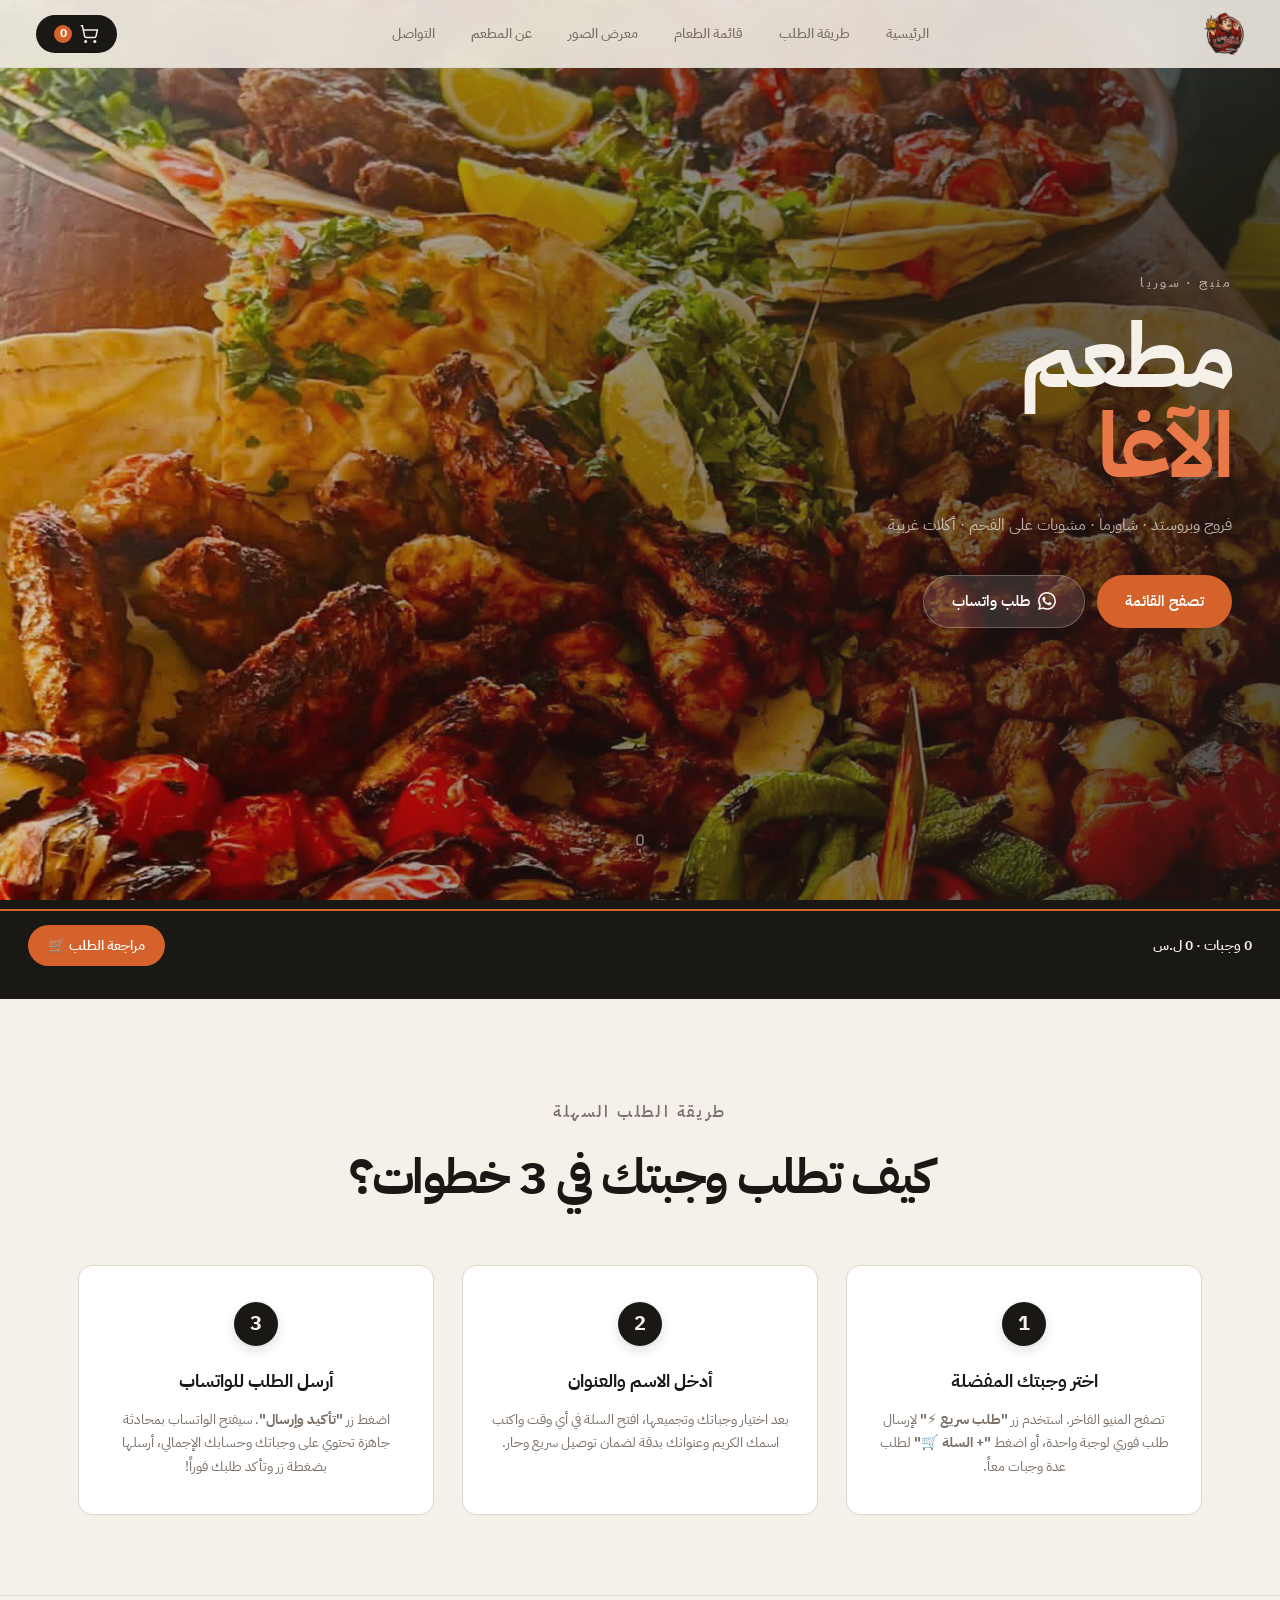
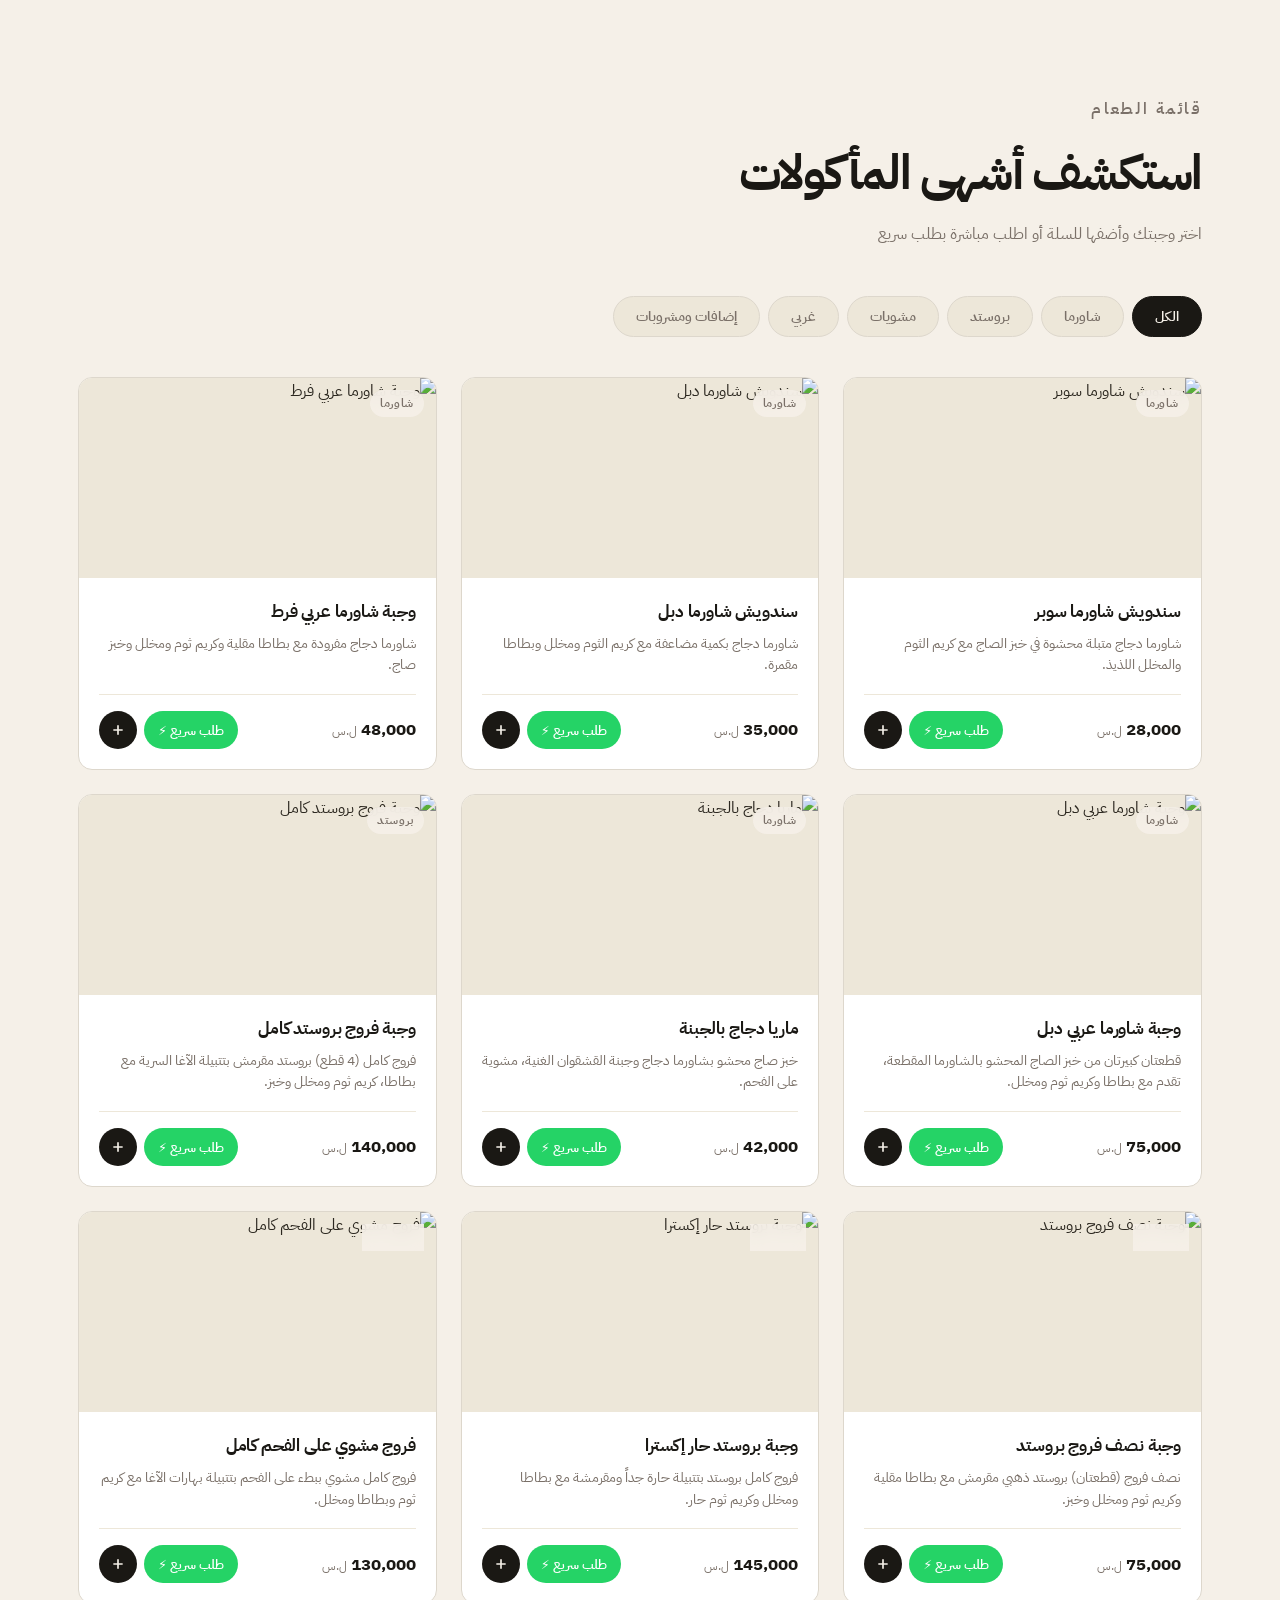
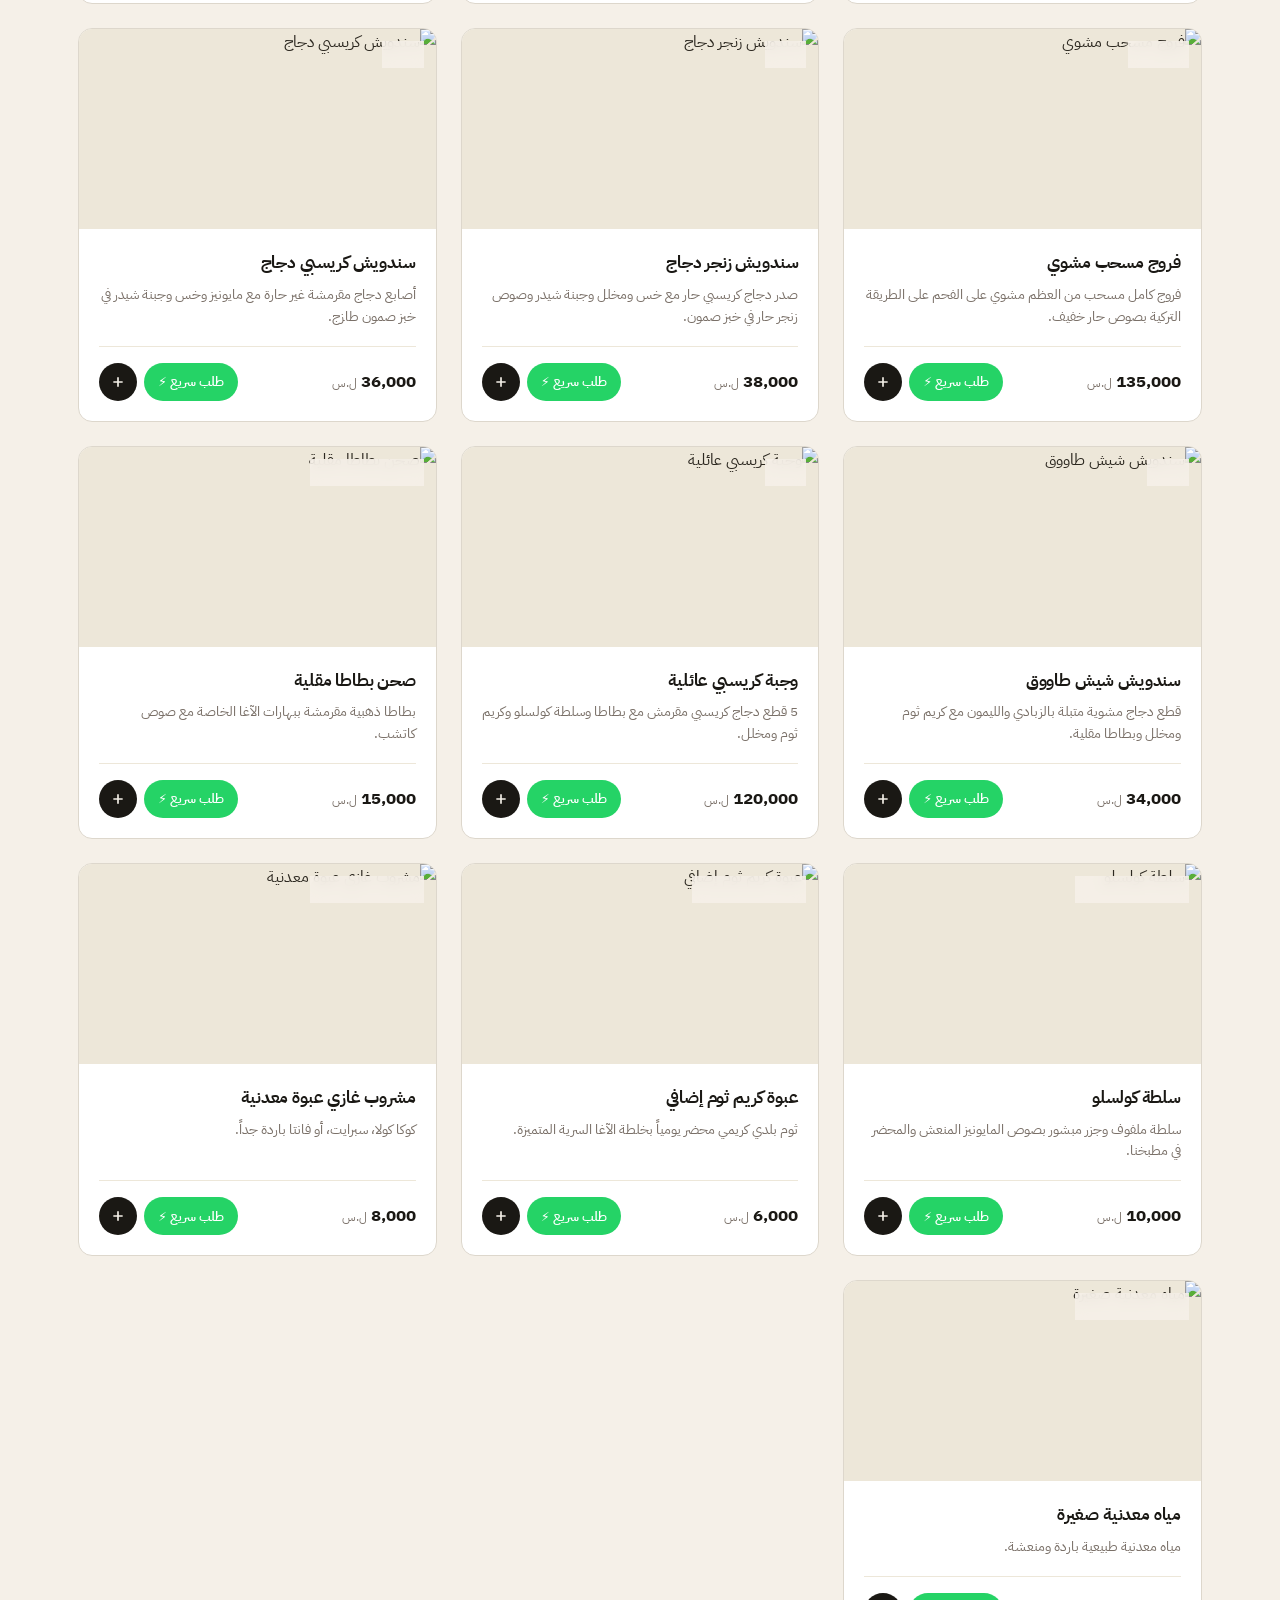
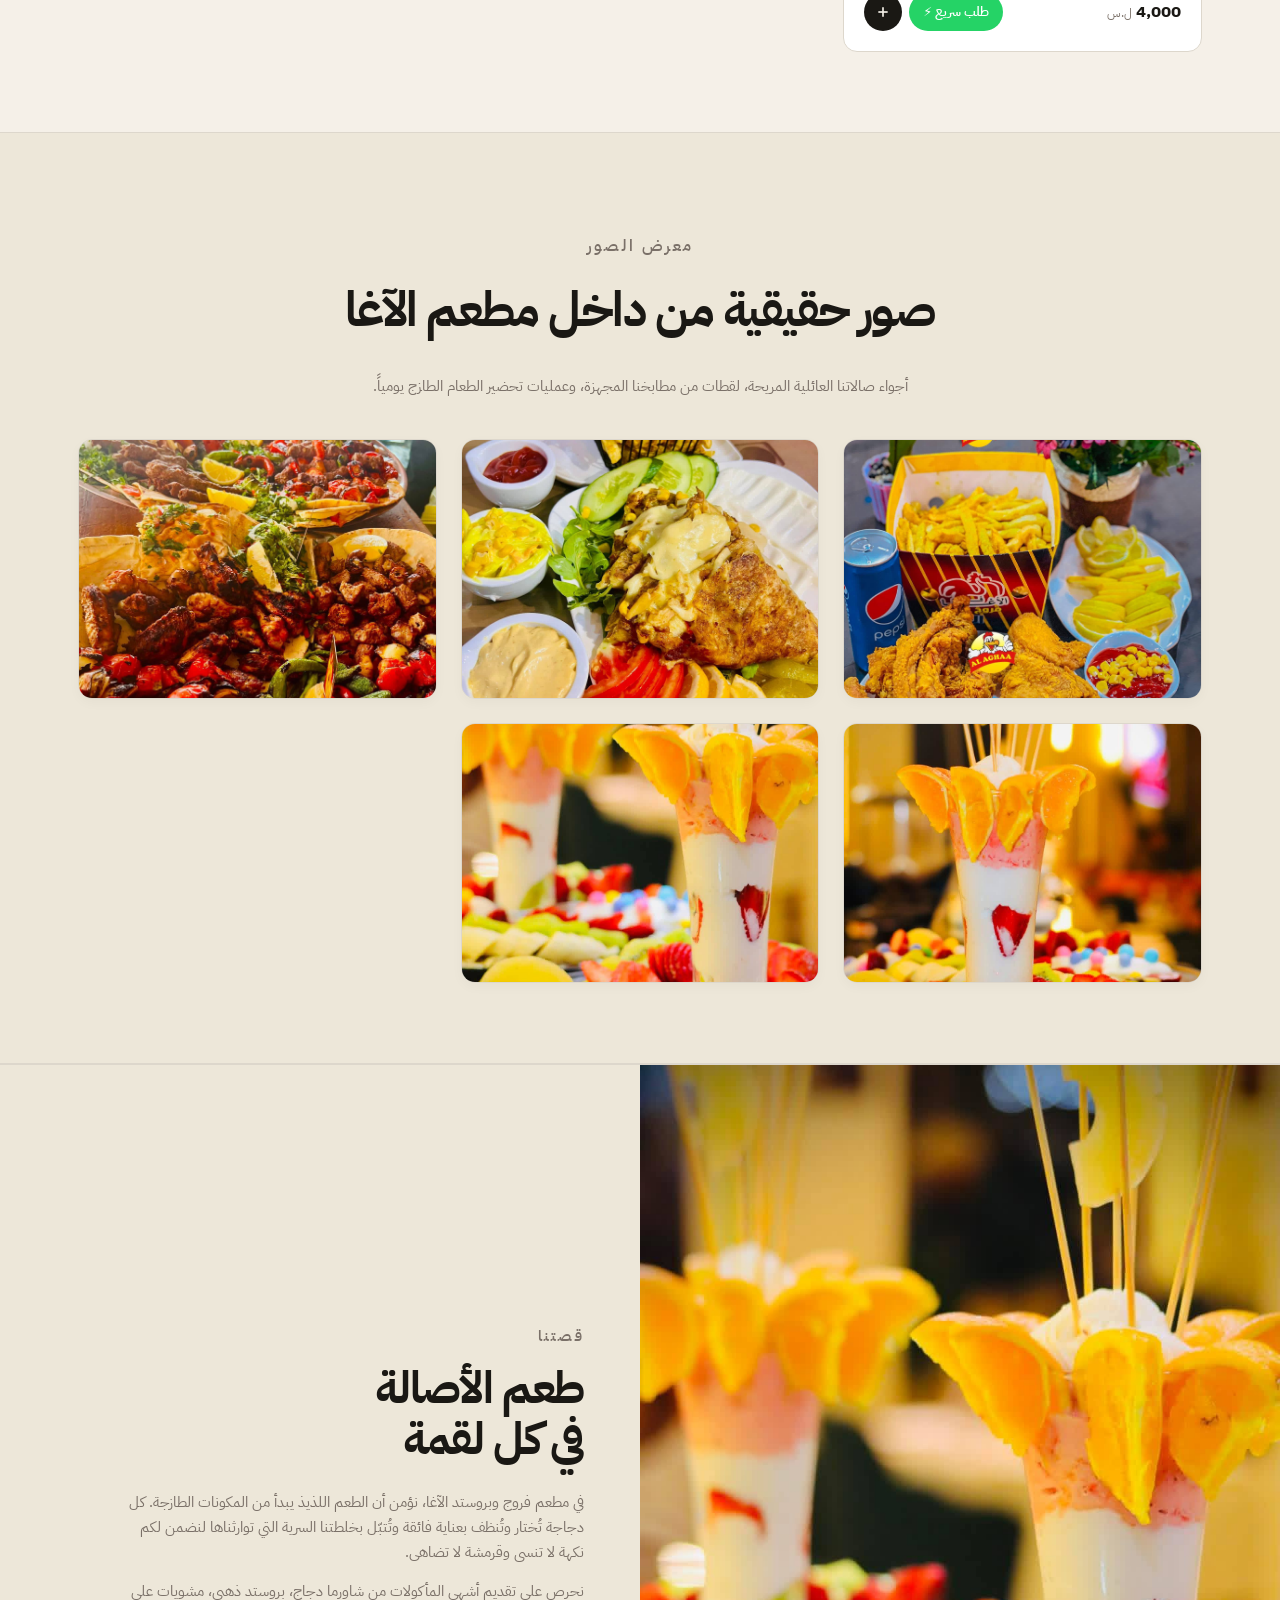
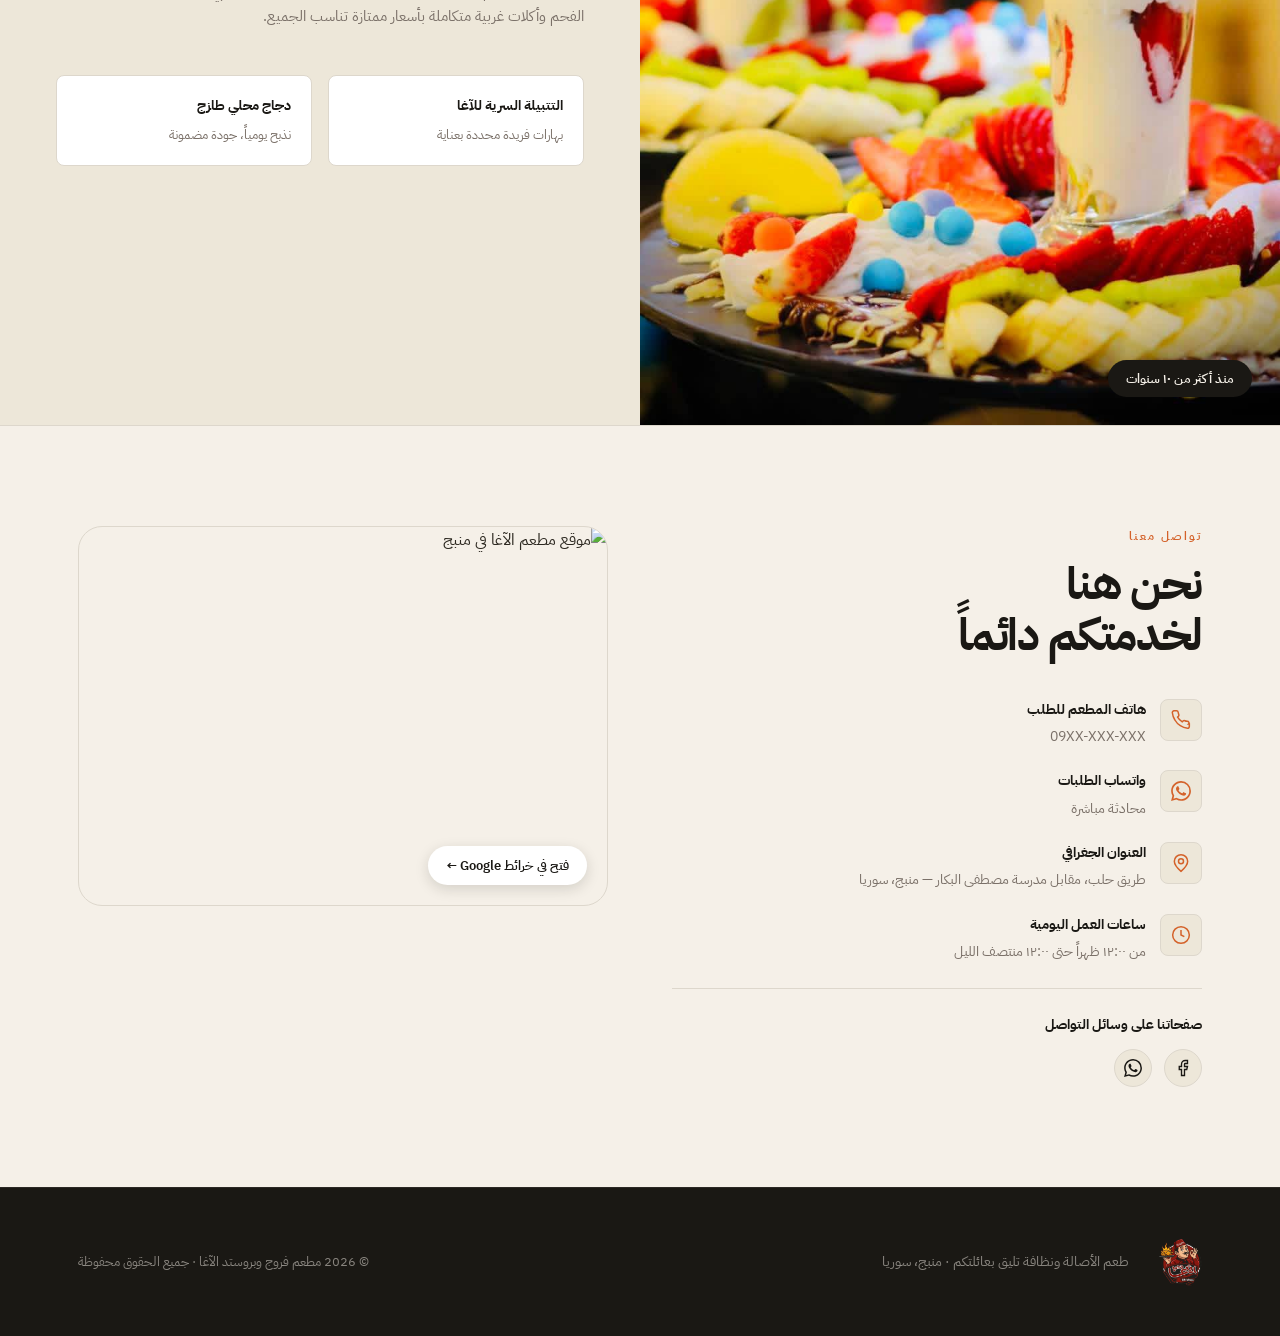
==== index.html @ 4cf71706 "Initial commit - Al Agha Restaurant with Firebase integration" ====
<!DOCTYPE html>
<html lang="ar" dir="rtl">
<head>
  <meta charset="UTF-8">
  <meta name="viewport" content="width=device-width, initial-scale=1.0">
  <meta name="description" content="مطعم فروج وبروستد الآغا في منبج - ألذ شاورما، بروستد ذهبي مقرمش، مشويات على الفحم وأكلات غربية شهية. تصفح القائمة واطلب مباشرة عبر الواتساب.">
  <title>الآغا · فروج وبروستد | منبج</title>
  <link rel="preconnect" href="https://fonts.googleapis.com">
  <link rel="preconnect" href="https://fonts.gstatic.com" crossorigin>
  <link href="https://fonts.googleapis.com/css2?family=IBM+Plex+Sans+Arabic:wght@300;400;500;600;700&display=swap" rel="stylesheet">
  <link rel="stylesheet" href="style.css">
</head>
<body>

<!-- STICKY NAVIGATION -->
<nav id="nav">
  <a href="#" class="nav-brand">
    <img src="logo.png" alt="شعار مطعم الآغا" class="logo-img">
  </a>
  <div class="nav-links">
    <a href="#" class="nav-link active">الرئيسية</a>
    <a href="#how-to-order" class="nav-link">طريقة الطلب</a>
    <a href="#menu" class="nav-link">قائمة الطعام</a>
    <a href="#gallery" class="nav-link">معرض الصور</a>
    <a href="#about" class="nav-link">عن المطعم</a>
    <a href="#contact" class="nav-link">التواصل</a>
  </div>
  <button class="cart-btn" id="cartBtn" aria-label="سلة الطلبات">
    <svg width="20" height="20" viewBox="0 0 24 24" fill="none" stroke="currentColor" stroke-width="1.8"><circle cx="8" cy="21" r="1"/><circle cx="19" cy="21" r="1"/><path d="M2.05 2.05h2l2.66 12.42a2 2 0 0 0 2 1.58h9.78a2 2 0 0 0 1.95-1.57l1.65-7.43H5.12"/></svg>
    <span class="cart-count" id="cartCount">0</span>
  </button>
  <button class="burger" id="burger" aria-label="قائمة المحمول">
    <span></span><span></span>
  </button>
</nav>

<!-- MOBILE DRAWER MENU -->
<div class="mobile-menu" id="mobileMenu">
  <a href="#" class="mm-link">الرئيسية</a>
  <a href="#how-to-order" class="mm-link">طريقة الطلب</a>
  <a href="#menu" class="mm-link">قائمة الطعام</a>
  <a href="#gallery" class="mm-link">معرض الصور</a>
  <a href="#about" class="mm-link">عن المطعم</a>
  <a href="#contact" class="mm-link">التواصل</a>
</div>

<!-- HERO WITH BACKGROUND AD SLIDESHOW -->
<section class="hero">
  <div class="hero-bg">
    <div class="hero-img-wrap">
      <img src="image/restaurant_3.jpg" alt="شاورما مطعم الآغا" id="heroImg">
    </div>
    <div class="hero-overlay"></div>
  </div>
  <div class="hero-content">
    <p class="hero-tag">منبج · سوريا</p>
    <h1>مطعم<br><em>الآغا</em></h1>
    <p class="hero-sub">فروج وبروستد · شاورما · مشويات على الفحم · أكلات غربية</p>
    <div class="hero-actions">
      <a href="#menu" class="btn-main">تصفح القائمة</a>
      <a href="https://wa.me/963900000000" target="_blank" class="btn-wa">
        <svg width="18" height="18" viewBox="0 0 24 24" fill="currentColor"><path d="M17.472 14.382c-.297-.149-1.758-.867-2.03-.967-.273-.099-.471-.148-.67.15-.197.297-.767.966-.94 1.164-.173.199-.347.223-.644.075-.297-.15-1.255-.463-2.39-1.475-.883-.788-1.48-1.761-1.653-2.059-.173-.297-.018-.458.13-.606.134-.133.298-.347.446-.52.149-.174.198-.298.298-.497.099-.198.05-.371-.025-.52-.075-.149-.669-1.612-.916-2.207-.242-.579-.487-.5-.669-.51-.173-.008-.371-.01-.57-.01-.198 0-.52.074-.792.372-.272.297-1.04 1.016-1.04 2.479 0 1.462 1.065 2.875 1.213 3.074.149.198 2.096 3.2 5.077 4.487.709.306 1.262.489 1.694.625.712.227 1.36.195 1.871.118.571-.085 1.758-.719 2.006-1.413.248-.694.248-1.289.173-1.413-.074-.124-.272-.198-.57-.347m-5.421 7.403h-.004a9.87 9.87 0 01-5.031-1.378l-.361-.214-3.741.982.998-3.648-.235-.374a9.86 9.86 0 01-1.51-5.26c.001-5.45 4.436-9.884 9.888-9.884 2.64 0 5.122 1.03 6.988 2.898a9.825 9.825 0 012.893 6.994c-.003 5.45-4.437 9.884-9.885 9.884m8.413-18.297A11.815 11.815 0 0012.05 0C5.495 0 .16 5.335.157 11.892c0 2.096.547 4.142 1.588 5.945L.057 24l6.305-1.654a11.882 11.882 0 005.683 1.448h.005c6.554 0 11.89-5.335 11.893-11.893a11.821 11.821 0 00-3.48-8.413z"/></svg>
        طلب واتساب
      </a>
    </div>
  </div>
  <div class="hero-scroll">
    <svg width="16" height="24" viewBox="0 0 16 24"><rect x="5" y="3" width="6" height="10" rx="3" fill="none" stroke="currentColor" stroke-width="1.5"/><line x1="8" y1="17" x2="8" y2="21" stroke="currentColor" stroke-width="1.5"/></svg>
  </div>
</section>

<!-- BRAND PILLARS -->
<section class="pillars">
  <div class="pillar">
    <span class="pillar-num">١٠+</span>
    <span class="pillar-label">سنوات خبرة</span>
  </div>
  <div class="pillar-div"></div>
  <div class="pillar">
    <span class="pillar-num">طازج</span>
    <span class="pillar-label">يومياً بلا استثناء</span>
  </div>
  <div class="pillar-div"></div>
  <div class="pillar">
    <span class="pillar-num">توصيل</span>
    <span class="pillar-label">لكل أحياء منبج</span>
  </div>
  <div class="pillar-div"></div>
  <div class="pillar">
    <span class="pillar-num">واتساب</span>
    <span class="pillar-label">طلب مباشر وسريع</span>
  </div>
</section>

<!-- HOW TO ORDER (GUIDE STEPS) -->
<section class="how-to-order-section" id="how-to-order">
  <div class="wrap">
    <div class="section-head" style="text-align: center;">
      <p class="section-eyebrow">طريقة الطلب السهلة</p>
      <h2>كيف تطلب وجبتك في 3 خطوات؟</h2>
    </div>
    
    <div class="instructions-steps-grid">
      <div class="step-card">
        <div class="step-num">1</div>
        <h4>اختر وجبتك المفضلة</h4>
        <p>تصفح المنيو الفاخر. استخدم زر <strong>"طلب سريع ⚡"</strong> لإرسال طلب فوري لوجبة واحدة، أو اضغط <strong>"+ السلة 🛒"</strong> لطلب عدة وجبات معاً.</p>
      </div>
      <div class="step-card">
        <div class="step-num">2</div>
        <h4>أدخل الاسم والعنوان</h4>
        <p>بعد اختيار وجباتك وتجميعها، افتح السلة في أي وقت واكتب اسمك الكريم وعنوانك بدقة لضمان توصيل سريع وحار.</p>
      </div>
      <div class="step-card">
        <div class="step-num">3</div>
        <h4>أرسل الطلب للواتساب</h4>
        <p>اضغط زر <strong>"تأكيد وإرسال"</strong>. سيفتح الواتساب بمحادثة جاهزة تحتوي على وجباتك وحسابك الإجمالي، أرسلها بضغطة زر وتأكد طلبك فوراً!</p>
      </div>
    </div>
  </div>
</section>

<!-- DIGITAL MENU -->
<section class="menu-section" id="menu">
  <div class="wrap">
    <div class="section-head">
      <p class="section-eyebrow">قائمة الطعام</p>
      <h2>استكشف أشهى المأكولات</h2>
      <p>اختر وجبتك وأضفها للسلة أو اطلب مباشرة بطلب سريع</p>
    </div>

    <div class="cats">
      <button class="cat-btn active" data-cat="all">الكل</button>
      <button class="cat-btn" data-cat="shawarma">شاورما</button>
      <button class="cat-btn" data-cat="broasted">بروستد</button>
      <button class="cat-btn" data-cat="grilled">مشويات</button>
      <button class="cat-btn" data-cat="western">غربي</button>
      <button class="cat-btn" data-cat="sides">إضافات ومشروبات</button>
    </div>

    <div class="food-grid" id="foodGrid">
      <div class="loading-menu">جاري تحميل القائمة الفاخرة...</div>
    </div>
  </div>
</section>

<!-- REAL IMAGE GALLERY -->
<section class="gallery-section" id="gallery">
  <div class="wrap">
    <div class="section-head" style="text-align: center;">
      <p class="section-eyebrow">معرض الصور</p>
      <h2>صور حقيقية من داخل مطعم الآغا</h2>
    </div>
    <p class="gallery-desc">أجواء صالاتنا العائلية المريحة، لقطات من مطابخنا المجهزة، وعمليات تحضير الطعام الطازج يومياً.</p>

    <div class="gallery-grid" id="gallery-grid">
      <!-- يتم تحميل الصور ديناميكياً بواسطة الجافاسكريبت -->
    </div>
  </div>
</section>

<!-- ABOUT -->
<section class="about-section" id="about">
  <div class="about-img-col">
    <img src="image/restaurant_7.jpg" alt="مشويات الآغا الفاخرة">
    <div class="about-tag">منذ أكثر من ١٠ سنوات</div>
  </div>
  <div class="about-text-col">
    <p class="section-eyebrow">قصتنا</p>
    <h2>طعم الأصالة<br>في كل لقمة</h2>
    <p>في مطعم فروج وبروستد الآغا، نؤمن أن الطعم اللذيذ يبدأ من المكونات الطازجة. كل دجاجة تُختار وتُنظف بعناية فائقة وتُتبّل بخلطتنا السرية التي توارثناها لنضمن لكم نكهة لا تنسى وقرمشة لا تضاهى.</p>
    <p>نحرص على تقديم أشهى المأكولات من شاورما دجاج، بروستد ذهبي، مشويات على الفحم وأكلات غربية متكاملة بأسعار ممتازة تناسب الجميع.</p>
    <div class="about-facts">
      <div class="fact">
        <strong>التتبيلة السرية للآغا</strong>
        <span>بهارات فريدة محددة بعناية</span>
      </div>
      <div class="fact">
        <strong>دجاج محلي طازج</strong>
        <span>نذبح يومياً، جودة مضمونة</span>
      </div>
    </div>
  </div>
</section>

<!-- CONTACT & LOCATION -->
<section class="contact-section" id="contact">
  <div class="wrap contact-grid">
    <div>
      <p class="section-eyebrow">تواصل معنا</p>
      <h2>نحن هنا<br>لخدمتكم دائماً</h2>
      <div class="contact-items">
        <div class="contact-item">
          <div class="ci-icon">
            <svg width="20" height="20" viewBox="0 0 24 24" fill="none" stroke="currentColor" stroke-width="1.8"><path d="M22 16.92v3a2 2 0 0 1-2.18 2 19.79 19.79 0 0 1-8.63-3.07A19.5 19.5 0 0 1 4.69 12a19.79 19.79 0 0 1-3.07-8.67A2 2 0 0 1 3.62 1h3a2 2 0 0 1 2 1.72c.127.96.361 1.903.7 2.81a2 2 0 0 1-.45 2.11L7.91 8.64a16 16 0 0 0 5.61 5.61l.96-.96a2 2 0 0 1 2.11-.45c.907.339 1.85.573 2.81.7A2 2 0 0 1 21 16.92z"/></svg>
          </div>
          <div>
            <strong>هاتف المطعم للطلب</strong>
            <a href="tel:0900000000">09XX-XXX-XXX</a>
          </div>
        </div>
        <div class="contact-item">
          <div class="ci-icon">
            <svg width="20" height="20" viewBox="0 0 24 24" fill="currentColor"><path d="M17.472 14.382c-.297-.149-1.758-.867-2.03-.967-.273-.099-.471-.148-.67.15-.197.297-.767.966-.94 1.164-.173.199-.347.223-.644.075-.297-.15-1.255-.463-2.39-1.475-.883-.788-1.48-1.761-1.653-2.059-.173-.297-.018-.458.13-.606.134-.133.298-.347.446-.52.149-.174.198-.298.298-.497.099-.198.05-.371-.025-.52-.075-.149-.669-1.612-.916-2.207-.242-.579-.487-.5-.669-.51-.173-.008-.371-.01-.57-.01-.198 0-.52.074-.792.372-.272.297-1.04 1.016-1.04 2.479 0 1.462 1.065 2.875 1.213 3.074.149.198 2.096 3.2 5.077 4.487.709.306 1.262.489 1.694.625.712.227 1.36.195 1.871.118.571-.085 1.758-.719 2.006-1.413.248-.694.248-1.289.173-1.413-.074-.124-.272-.198-.57-.347m-5.421 7.403h-.004a9.87 9.87 0 01-5.031-1.378l-.361-.214-3.741.982.998-3.648-.235-.374a9.86 9.86 0 01-1.51-5.26c.001-5.45 4.436-9.884 9.888-9.884 2.64 0 5.122 1.03 6.988 2.898a9.825 9.825 0 012.893 6.994c-.003 5.45-4.437 9.884-9.885 9.884m8.413-18.297A11.815 11.815 0 0012.05 0C5.495 0 .16 5.335.157 11.892c0 2.096.547 4.142 1.588 5.945L.057 24l6.305-1.654a11.882 11.882 0 005.683 1.448h.005c6.554 0 11.89-5.335 11.893-11.893a11.821 11.821 0 00-3.48-8.413z"/></svg>
          </div>
          <div>
            <strong>واتساب الطلبات</strong>
            <a href="https://wa.me/963900000000" target="_blank">محادثة مباشرة</a>
          </div>
        </div>
        <div class="contact-item">
          <div class="ci-icon">
            <svg width="20" height="20" viewBox="0 0 24 24" fill="none" stroke="currentColor" stroke-width="1.8"><path d="M12 2a8 8 0 0 0-8 8c0 5.25 8 12 8 12s8-6.75 8-12a8 8 0 0 0-8-8z"/><circle cx="12" cy="10" r="3"/></svg>
          </div>
          <div>
            <strong>العنوان الجغرافي</strong>
            <span>طريق حلب، مقابل مدرسة مصطفى البكار — منبج، سوريا</span>
          </div>
        </div>
        <div class="contact-item">
          <div class="ci-icon">
            <svg width="20" height="20" viewBox="0 0 24 24" fill="none" stroke="currentColor" stroke-width="1.8"><circle cx="12" cy="12" r="10"/><polyline points="12 6 12 12 16 14"/></svg>
          </div>
          <div>
            <strong>ساعات العمل اليومية</strong>
            <span>من ١٢:٠٠ ظهراً حتى ١٢:٠٠ منتصف الليل</span>
          </div>
        </div>
      </div>
      
      <div class="social-links-container">
        <h4>صفحاتنا على وسائل التواصل</h4>
        <div class="social-icons">
          <a href="https://www.facebook.com/share/1HZzSJ6qg5/?mibextid=wwXIfr" target="_blank" class="social-icon fb" aria-label="فيسبوك">
            <svg width="18" height="18" viewBox="0 0 24 24" fill="none" stroke="currentColor" stroke-width="1.8"><path d="M18 2h-3a5 5 0 0 0-5 5v3H7v4h3v8h4v-8h3l1-4h-4V7a1 1 0 0 1 1-1h3z"/></svg>
          </a>
          <a href="https://wa.me/963900000000" target="_blank" class="social-icon wa" aria-label="واتساب">
            <svg width="18" height="18" viewBox="0 0 24 24" fill="currentColor"><path d="M17.472 14.382c-.297-.149-1.758-.867-2.03-.967-.273-.099-.471-.148-.67.15-.197.297-.767.966-.94 1.164-.173.199-.347.223-.644.075-.297-.15-1.255-.463-2.39-1.475-.883-.788-1.48-1.761-1.653-2.059-.173-.297-.018-.458.13-.606.134-.133.298-.347.446-.52.149-.174.198-.298.298-.497.099-.198.05-.371-.025-.52-.075-.149-.669-1.612-.916-2.207-.242-.579-.487-.5-.669-.51-.173-.008-.371-.01-.57-.01-.198 0-.52.074-.792.372-.272.297-1.04 1.016-1.04 2.479 0 1.462 1.065 2.875 1.213 3.074.149.198 2.096 3.2 5.077 4.487.709.306 1.262.489 1.694.625.712.227 1.36.195 1.871.118.571-.085 1.758-.719 2.006-1.413.248-.694.248-1.289.173-1.413-.074-.124-.272-.198-.57-.347m-5.421 7.403h-.004a9.87 9.87 0 01-5.031-1.378l-.361-.214-3.741.982.998-3.648-.235-.374a9.86 9.86 0 01-1.51-5.26c.001-5.45 4.436-9.884 9.888-9.884 2.64 0 5.122 1.03 6.988 2.898a9.825 9.825 0 012.893 6.994c-.003 5.45-4.437 9.884-9.885 9.884m8.413-18.297A11.815 11.815 0 0012.05 0C5.495 0 .16 5.335.157 11.892c0 2.096.547 4.142 1.588 5.945L.057 24l6.305-1.654a11.882 11.882 0 005.683 1.448h.005c6.554 0 11.89-5.335 11.893-11.893a11.821 11.821 0 00-3.48-8.413z"/></svg>
          </a>
        </div>
      </div>
    </div>
    <div class="contact-map">
      <img src="https://images.unsplash.com/photo-1524661135-423995f22d0b?auto=format&fit=crop&w=600&q=70" alt="موقع مطعم الآغا في منبج">
      <a href="https://www.google.com/maps/search/?api=1&query=%D9%85%D9%86%D8%A8%D8%AC+%D9%85%D8%B7%D8%B9%D9%85+%D8%A7%D9%84%D8%A2%D8%BA%D8%A7" target="_blank" class="map-link">فتح في خرائط Google ←</a>
    </div>
  </div>
</section>

<!-- FOOTER -->
<footer class="footer">
  <div class="footer-inner wrap">
    <div class="footer-brand">
      <img src="logo.png" alt="شعار مطعم الآغا" class="logo-img" style="height: 48px; width: auto; margin-left: 12px;">
      <p>طعم الأصالة ونظافة تليق بعائلتكم · منبج، سوريا</p>
    </div>
    <p class="footer-copy">© 2026 مطعم فروج وبروستد الآغا · جميع الحقوق محفوظة</p>
  </div>
</footer>

<!-- CART SIDEBAR DRAWER -->
<div class="cart-overlay" id="cartOverlay"></div>
<aside class="cart-side" id="cartSide">
  <div class="cart-head">
    <h3>سلة الطلبات</h3>
    <button id="cartClose" aria-label="إغلاق السلة">
      <svg width="20" height="20" viewBox="0 0 24 24" fill="none" stroke="currentColor" stroke-width="2"><line x1="18" y1="6" x2="6" y2="18"/><line x1="6" y1="6" x2="18" y2="18"/></svg>
    </button>
  </div>
  <div class="cart-body" id="cartBody">
    <div class="cart-empty">
      <svg width="48" height="48" viewBox="0 0 24 24" fill="none" stroke="currentColor" stroke-width="1.2"><circle cx="8" cy="21" r="1"/><circle cx="19" cy="21" r="1"/><path d="M2.05 2.05h2l2.66 12.42a2 2 0 0 0 2 1.58h9.78a2 2 0 0 0 1.95-1.57l1.65-7.43H5.12"/></svg>
      <p>سلتك فارغة</p>
    </div>
  </div>
  <div class="cart-foot" id="cartFoot" style="display:none">
    <div class="cart-info-fields">
      <input type="text" id="custName" placeholder="اسمك الكريم">
      <input type="text" id="custAddr" placeholder="العنوان أو الحي للتوصيل">
    </div>
    <div class="cart-total-row">
      <span>الإجمالي</span>
      <span id="cartTotal" class="cart-total-price">0 ل.س</span>
    </div>
    <button class="btn-checkout" id="checkoutBtn">
      <svg width="18" height="18" viewBox="0 0 24 24" fill="currentColor"><path d="M17.472 14.382c-.297-.149-1.758-.867-2.03-.967-.273-.099-.471-.148-.67.15-.197.297-.767.966-.94 1.164-.173.199-.347.223-.644.075-.297-.15-1.255-.463-2.39-1.475-.883-.788-1.48-1.761-1.653-2.059-.173-.297-.018-.458.13-.606.134-.133.298-.347.446-.52.149-.174.198-.298.298-.497.099-.198.05-.371-.025-.52-.075-.149-.669-1.612-.916-2.207-.242-.579-.487-.5-.669-.51-.173-.008-.371-.01-.57-.01-.198 0-.52.074-.792.372-.272.297-1.04 1.016-1.04 2.479 0 1.462 1.065 2.875 1.213 3.074.149.198 2.096 3.2 5.077 4.487.709.306 1.262.489 1.694.625.712.227 1.36.195 1.871.118.571-.085 1.758-.719 2.006-1.413.248-.694.248-1.289.173-1.413-.074-.124-.272-.198-.57-.347m-5.421 7.403h-.004a9.87 9.87 0 01-5.031-1.378l-.361-.214-3.741.982.998-3.648-.235-.374a9.86 9.86 0 01-1.51-5.26c.001-5.45 4.436-9.884 9.888-9.884 2.64 0 5.122 1.03 6.988 2.898a9.825 9.825 0 012.893 6.994c-.003 5.45-4.437 9.884-9.885 9.884m8.413-18.297A11.815 11.815 0 0012.05 0C5.495 0 .16 5.335.157 11.892c0 2.096.547 4.142 1.588 5.945L.057 24l6.305-1.654a11.882 11.882 0 005.683 1.448h.005c6.554 0 11.89-5.335 11.893-11.893a11.821 11.821 0 00-3.48-8.413z"/></svg>
      تأكيد وإرسال الطلب عبر واتساب
    </button>
  </div>
</aside>

<!-- TOAST WRAP FOR NOTIFICATIONS -->
<div class="toast-wrap" id="toastWrap"></div>

<!-- STICKY BOTTOM ORDER BAR -->
<div class="sticky-bar" id="stickyBar">
  <span id="stickyInfo">0 وجبات · 0 ل.س</span>
  <button class="btn-main sm" id="stickyOpen">مراجعة الطلب 🛒</button>
</div>

<!-- LIGHTBOX FOR GALLERY IMAGES -->
<div class="lightbox" id="lightbox">
  <span class="lightbox-close" id="lightbox-close">&times;</span>
  <img class="lightbox-content" id="lightbox-img" src="" alt="صورة مكبرة">
  <div id="lightbox-caption"></div>
</div>

<!-- Firebase SDK & Config -->
<script src="https://www.gstatic.com/firebasejs/10.8.0/firebase-app-compat.js"></script>
<script src="https://www.gstatic.com/firebasejs/10.8.0/firebase-firestore-compat.js"></script>
<script src="firebase-config.js"></script>

<script src="app.js"></script>
</body>
</html>
---- style.css ----
/* ==========================================================================
   الآغا — Modern Clean Redesign 2025
   Aesthetic: Editorial minimal · Warm neutrals · Sharp type
   ========================================================================== */

@import url('https://fonts.googleapis.com/css2?family=IBM+Plex+Sans+Arabic:wght@300;400;500;600;700&display=swap');

/* ── Tokens ── */
:root {
  --cream:   #F5F0E8;
  --warm:    #EDE7D9;
  --charcoal:#1A1814;
  --ink:     #2C2820;
  --muted:   #7A7068;
  --border:  #DDD7CC;
  --orange:  #D4622A;
  --orange-l:#E87848;
  --green:   #25D366;

  --r-sm: 8px;
  --r-md: 14px;
  --r-lg: 24px;
  --r-xl: 40px;

  --t: 0.22s cubic-bezier(.4,0,.2,1);
  --t-slow: 0.45s cubic-bezier(.4,0,.2,1);

  --font: 'IBM Plex Sans Arabic', system-ui, sans-serif;
}

/* ── Reset ── */
*, *::before, *::after { box-sizing: border-box; margin: 0; padding: 0; }
html { scroll-behavior: smooth; }
body {
  background: var(--cream);
  color: var(--ink);
  font-family: var(--font);
  font-size: 16px;
  line-height: 1.65;
  overflow-x: hidden;
}
img { max-width: 100%; height: auto; display: block; }
a { color: inherit; text-decoration: none; }
ul { list-style: none; }
button { font-family: inherit; font-size: inherit; cursor: pointer; border: none; background: none; color: inherit; }
input { font-family: inherit; font-size: inherit; outline: none; border: none; }
::-webkit-scrollbar { width: 6px; }
::-webkit-scrollbar-track { background: var(--warm); }
::-webkit-scrollbar-thumb { background: var(--border); border-radius: 3px; }

/* ── Utility ── */
.wrap { max-width: 1180px; margin: 0 auto; padding: 0 28px; }

/* ── NAV ── */
nav {
  position: fixed;
  top: 0; left: 0; right: 0;
  z-index: 900;
  height: 68px;
  display: flex;
  align-items: center;
  justify-content: space-between;
  padding: 0 36px;
  background: rgba(245, 240, 232, 0.88);
  backdrop-filter: blur(18px);
  -webkit-backdrop-filter: blur(18px);
  border-bottom: 1px solid var(--border);
  transition: box-shadow var(--t);
}
nav.scrolled { box-shadow: 0 4px 24px rgba(26,24,20,.08); }

.nav-brand {
  display: flex;
  align-items: center;
}
.nav-brand .logo-img {
  height: 44px;
  width: auto;
  object-fit: contain;
  transition: var(--t);
}
nav.scrolled .nav-brand .logo-img {
  height: 38px;
}

.nav-links {
  display: flex;
  gap: 36px;
}
.nav-links a {
  font-size: 0.9rem;
  font-weight: 500;
  color: var(--muted);
  transition: color var(--t);
}
.nav-links a:hover, .nav-links a.active { color: var(--charcoal); }

.cart-btn {
  position: relative;
  display: flex;
  align-items: center;
  gap: 7px;
  padding: 9px 18px;
  background: var(--charcoal);
  color: var(--cream);
  border-radius: var(--r-xl);
  font-size: 0.88rem;
  font-weight: 600;
  transition: background var(--t), transform var(--t);
}
.cart-btn:hover { background: var(--orange); transform: translateY(-1px); }
.cart-count {
  background: var(--orange);
  color: #fff;
  font-size: 0.72rem;
  font-weight: 700;
  min-width: 18px;
  height: 18px;
  border-radius: 9px;
  display: flex;
  align-items: center;
  justify-content: center;
  padding: 0 4px;
  transition: background var(--t);
}
.cart-btn:hover .cart-count { background: #fff; color: var(--orange); }

.burger {
  display: none;
  flex-direction: column;
  gap: 5px;
  padding: 6px;
}
.burger span {
  display: block;
  width: 22px;
  height: 2px;
  background: var(--charcoal);
  border-radius: 2px;
  transition: var(--t);
}
.burger.open span:first-child { transform: translateY(7px) rotate(45deg); }
.burger.open span:last-child  { transform: translateY(-7px) rotate(-45deg); }

/* Mobile menu */
.mobile-menu {
  position: fixed;
  top: 68px; left: 0; right: 0;
  background: var(--cream);
  border-bottom: 1px solid var(--border);
  display: flex;
  flex-direction: column;
  gap: 0;
  transform: translateY(-10px);
  opacity: 0;
  pointer-events: none;
  transition: var(--t);
  z-index: 850;
}
.mobile-menu.open { transform: translateY(0); opacity: 1; pointer-events: all; }
.mm-link {
  padding: 18px 28px;
  font-size: 1.05rem;
  font-weight: 500;
  border-bottom: 1px solid var(--border);
  transition: background var(--t);
}
.mm-link:hover { background: var(--warm); }

/* ── HERO ── */
.hero {
  position: relative;
  height: 100vh;
  min-height: 620px;
  display: flex;
  align-items: center;
  overflow: hidden;
}
.hero-bg {
  position: absolute;
  inset: 0;
  z-index: 0;
}
.hero-img-wrap {
  position: absolute;
  inset: 0;
  background: var(--charcoal);
}
.hero-img-wrap img {
  width: 100%; height: 100%;
  object-fit: cover;
  object-position: center;
  animation: heroZoom 12s ease-in-out infinite alternate;
  transition: opacity 0.5s ease-in-out;
}
.hero-img-wrap img.fade-out {
  opacity: 0;
}
@keyframes heroZoom {
  from { transform: scale(1); }
  to   { transform: scale(1.04); }
}
.hero-overlay {
  position: absolute;
  inset: 0;
  background: linear-gradient(
    to left,
    rgba(26,24,20,0.72) 0%,
    rgba(26,24,20,0.4) 60%,
    rgba(26,24,20,0.15) 100%
  );
}
.hero-content {
  position: relative;
  z-index: 10;
  max-width: 600px;
  padding: 0 48px;
  animation: heroIn 1s ease-out both;
}
@keyframes heroIn {
  from { opacity: 0; transform: translateY(28px); }
  to   { opacity: 1; transform: translateY(0); }
}
.hero-tag {
  font-size: 0.8rem;
  font-weight: 600;
  letter-spacing: 0.18em;
  text-transform: uppercase;
  color: rgba(245,240,232,0.6);
  margin-bottom: 20px;
}
.hero h1 {
  font-size: clamp(3.2rem, 7vw, 6.5rem);
  font-weight: 700;
  line-height: 1.0;
  color: var(--cream);
  letter-spacing: -0.03em;
  margin-bottom: 20px;
}
.hero h1 em {
  font-style: normal;
  color: var(--orange-l);
}
.hero-sub {
  font-size: 1rem;
  color: rgba(245,240,232,0.7);
  margin-bottom: 36px;
  font-weight: 400;
}
.hero-actions {
  display: flex;
  gap: 12px;
  flex-wrap: wrap;
}

/* Buttons */
.btn-main {
  display: inline-flex;
  align-items: center;
  gap: 8px;
  padding: 13px 28px;
  background: var(--orange);
  color: #fff;
  border-radius: var(--r-xl);
  font-weight: 600;
  font-size: 0.95rem;
  transition: background var(--t), transform var(--t), box-shadow var(--t);
  white-space: nowrap;
}
.btn-main:hover {
  background: var(--orange-l);
  transform: translateY(-2px);
  box-shadow: 0 10px 28px rgba(212,98,42,0.35);
}
.btn-main.sm { padding: 10px 20px; font-size: 0.88rem; }

.btn-wa {
  display: inline-flex;
  align-items: center;
  gap: 8px;
  padding: 13px 28px;
  background: rgba(255,255,255,0.12);
  color: #fff;
  border-radius: var(--r-xl);
  font-weight: 600;
  font-size: 0.95rem;
  border: 1px solid rgba(255,255,255,0.25);
  transition: background var(--t), transform var(--t);
  backdrop-filter: blur(8px);
  white-space: nowrap;
}
.btn-wa:hover {
  background: rgba(255,255,255,0.22);
  transform: translateY(-2px);
}

.hero-scroll {
  position: absolute;
  bottom: 36px;
  left: 50%;
  transform: translateX(-50%);
  z-index: 10;
  color: rgba(245,240,232,0.5);
  animation: scrollBounce 2s ease-in-out infinite;
}
@keyframes scrollBounce {
  0%,100% { transform: translateX(-50%) translateY(0); }
  50%      { transform: translateX(-50%) translateY(6px); }
}

/* ── PILLARS ── */
.pillars {
  display: grid;
  grid-template-columns: repeat(7, 1fr);
  align-items: center;
  padding: 0 48px;
  background: var(--charcoal);
  color: var(--cream);
  min-height: 90px;
}
.pillar {
  display: flex;
  flex-direction: column;
  align-items: center;
  gap: 3px;
  padding: 22px 16px;
}
.pillar-num {
  font-size: 1.2rem;
  font-weight: 700;
  color: var(--orange-l);
  letter-spacing: -0.02em;
}
.pillar-label {
  font-size: 0.78rem;
  color: rgba(245,240,232,0.55);
  font-weight: 400;
  text-align: center;
}
.pillar-div {
  width: 1px;
  height: 36px;
  background: rgba(245,240,232,0.12);
}

/* ── HOW TO ORDER SECTION ── */
.how-to-order-section {
  padding: 100px 0 80px;
  background: var(--cream);
  border-bottom: 1px solid var(--border);
}

.instructions-steps-grid {
  display: grid;
  grid-template-columns: repeat(3, 1fr);
  gap: 28px;
  margin-top: 48px;
}

.step-card {
  background-color: #fff;
  border: 1px solid var(--border);
  border-radius: var(--r-md);
  padding: 36px 28px;
  text-align: center;
  position: relative;
  transition: transform var(--t), border-color var(--t), box-shadow var(--t);
}

.step-card:hover {
  transform: translateY(-4px);
  border-color: var(--orange);
  box-shadow: 0 16px 40px rgba(26,24,20,0.06);
}

.step-num {
  width: 44px;
  height: 44px;
  border-radius: 50%;
  background-color: var(--charcoal);
  color: var(--cream);
  display: flex;
  align-items: center;
  justify-content: center;
  font-size: 1.25rem;
  font-weight: 700;
  margin: 0 auto 20px auto;
  box-shadow: 0 4px 12px rgba(26,24,20,0.15);
  transition: background-color var(--t);
}

.step-card:hover .step-num {
  background-color: var(--orange);
}

.step-card h4 {
  font-size: 1.15rem;
  margin-bottom: 12px;
  color: var(--charcoal);
  font-weight: 700;
}

.step-card p {
  font-size: 0.88rem;
  color: var(--muted);
  line-height: 1.65;
}

/* ── MENU SECTION ── */
.menu-section {
  padding: 100px 0 80px;
}
.section-head {
  margin-bottom: 48px;
}
.section-head h2 {
  font-size: clamp(2rem, 4vw, 3rem);
  font-weight: 700;
  letter-spacing: -0.03em;
  color: var(--charcoal);
  margin-bottom: 8px;
}
.section-head p {
  font-size: 1rem;
  color: var(--muted);
}
.section-eyebrow {
  font-size: 0.78rem;
  font-weight: 600;
  letter-spacing: 0.15em;
  text-transform: uppercase;
  color: var(--orange);
  margin-bottom: 12px;
}

/* Categories */
.cats {
  display: flex;
  gap: 8px;
  flex-wrap: wrap;
  margin-bottom: 40px;
}
.cat-btn {
  padding: 9px 22px;
  border-radius: var(--r-xl);
  font-size: 0.88rem;
  font-weight: 600;
  background: var(--warm);
  border: 1px solid var(--border);
  color: var(--muted);
  transition: all var(--t);
}
.cat-btn:hover { border-color: var(--charcoal); color: var(--charcoal); }
.cat-btn.active {
  background: var(--charcoal);
  border-color: var(--charcoal);
  color: var(--cream);
}

/* Food Grid */
.food-grid {
  display: grid;
  grid-template-columns: repeat(auto-fill, minmax(300px, 1fr));
  gap: 24px;
}
.food-card {
  background: #fff;
  border-radius: var(--r-md);
  overflow: hidden;
  border: 1px solid var(--border);
  display: flex;
  flex-direction: column;
  transition: transform var(--t), box-shadow var(--t), border-color var(--t);
}
.food-card:hover {
  transform: translateY(-4px);
  box-shadow: 0 16px 40px rgba(26,24,20,0.1);
  border-color: transparent;
}
.food-img {
  position: relative;
  height: 200px;
  overflow: hidden;
  background: var(--warm);
}
.food-img img {
  width: 100%; height: 100%;
  object-fit: cover;
  transition: transform var(--t-slow);
}
.food-card:hover .food-img img { transform: scale(1.06); }
.food-badge {
  position: absolute;
  top: 12px;
  right: 12px;
  background: rgba(245,240,232,0.9);
  color: var(--muted);
  font-size: 0.72rem;
  font-weight: 600;
  padding: 4px 10px;
  border-radius: 20px;
  backdrop-filter: blur(6px);
  letter-spacing: 0.05em;
}
.food-body {
  padding: 20px;
  display: flex;
  flex-direction: column;
  flex: 1;
}
.food-name {
  font-size: 1.05rem;
  font-weight: 700;
  color: var(--charcoal);
  margin-bottom: 7px;
  letter-spacing: -0.01em;
}
.food-desc {
  font-size: 0.85rem;
  color: var(--muted);
  line-height: 1.6;
  flex: 1;
  margin-bottom: 18px;
}
.food-bottom {
  display: flex;
  align-items: center;
  justify-content: space-between;
  gap: 10px;
  padding-top: 16px;
  border-top: 1px solid var(--warm);
}
.food-price {
  font-size: 1.05rem;
  font-weight: 700;
  color: var(--charcoal);
}
.food-price span {
  font-size: 0.78rem;
  font-weight: 400;
  color: var(--muted);
}
.food-btns {
  display: flex;
  gap: 7px;
}
.btn-add {
  width: 38px;
  height: 38px;
  border-radius: 50%;
  background: var(--charcoal);
  color: var(--cream);
  display: flex;
  align-items: center;
  justify-content: center;
  transition: background var(--t), transform var(--t);
}
.btn-add:hover { background: var(--orange); transform: rotate(90deg); }
.btn-quick-wa {
  height: 38px;
  padding: 0 14px;
  border-radius: 19px;
  background: var(--green);
  color: #fff;
  font-size: 0.8rem;
  font-weight: 600;
  display: flex;
  align-items: center;
  gap: 5px;
  transition: background var(--t), transform var(--t);
}
.btn-quick-wa:hover { background: #1ebd58; transform: translateY(-1px); }

/* ── REAL IMAGE GALLERY SECTION ── */
.gallery-section {
  padding: 100px 0 80px;
  background: var(--warm);
  border-top: 1px solid var(--border);
  border-bottom: 1px solid var(--border);
}

.gallery-desc {
  text-align: center;
  max-width: 600px;
  margin: -24px auto 40px auto;
  color: var(--muted);
  font-size: 0.95rem;
}

.gallery-grid {
  display: grid;
  grid-template-columns: repeat(3, 1fr);
  gap: 24px;
}

.gallery-item {
  position: relative;
  border-radius: var(--r-md);
  overflow: hidden;
  height: 260px;
  cursor: pointer;
  border: 1px solid var(--border);
  box-shadow: 0 4px 12px rgba(26,24,20,0.03);
}

.gallery-item img {
  width: 100%; height: 100%;
  object-fit: cover;
  transition: transform var(--t-slow);
}

.gallery-item:hover img {
  transform: scale(1.04);
}

.gallery-overlay {
  position: absolute;
  inset: 0;
  background: linear-gradient(to top, rgba(26,24,20,0.85), rgba(26,24,20,0.2));
  display: flex;
  align-items: flex-end;
  padding: 20px;
  opacity: 0;
  transition: opacity var(--t);
}

.gallery-item:hover .gallery-overlay {
  opacity: 1;
}

.gallery-overlay span {
  color: var(--cream);
  font-weight: 600;
  font-size: 0.95rem;
  transform: translateY(8px);
  transition: transform var(--t);
}

.gallery-item:hover .gallery-overlay span {
  transform: translateY(0);
}

.gallery-more-btn-wrapper {
  text-align: center;
  margin-top: 36px;
}

/* ── LIGHTBOX SYSTEM FOR ZOOM ── */
.lightbox {
  display: none;
  position: fixed;
  z-index: 3000;
  padding-top: 100px;
  inset: 0;
  overflow: auto;
  background-color: rgba(26, 24, 20, 0.96);
  backdrop-filter: blur(8px);
  -webkit-backdrop-filter: blur(8px);
}

.lightbox-content {
  margin: auto;
  display: block;
  max-width: 85%;
  max-height: 70vh;
  border-radius: var(--r-md);
  box-shadow: 0 20px 50px rgba(0,0,0,0.4);
  border: 1px solid rgba(245, 240, 232, 0.1);
  animation: lightboxZoom 0.3s cubic-bezier(0.18, 0.89, 0.32, 1.28);
}

@keyframes lightboxZoom {
  from { transform: scale(0.95); opacity: 0; }
  to   { transform: scale(1); opacity: 1; }
}

.lightbox-close {
  position: absolute;
  top: 30px;
  right: 30px;
  color: var(--cream);
  font-size: 36px;
  font-weight: 300;
  cursor: pointer;
  transition: color var(--t), transform var(--t);
  line-height: 1;
}

.lightbox-close:hover {
  color: var(--orange);
  transform: rotate(90deg);
}

#lightbox-caption {
  margin: auto;
  display: block;
  width: 80%;
  max-width: 700px;
  text-align: center;
  color: rgba(245, 240, 232, 0.7);
  padding: 20px 0;
  font-size: 1rem;
  font-weight: 500;
}

/* ── ABOUT ── */
.about-section {
  display: grid;
  grid-template-columns: 1fr 1fr;
  min-height: 580px;
  background: var(--warm);
  border-top: 1px solid var(--border);
  border-bottom: 1px solid var(--border);
  overflow: hidden;
}
.about-img-col {
  position: relative;
  overflow: hidden;
  min-height: 420px;
}
.about-img-col img {
  width: 100%; height: 100%;
  object-fit: cover;
  transition: transform var(--t-slow);
}
.about-img-col:hover img { transform: scale(1.03); }
.about-tag {
  position: absolute;
  bottom: 28px;
  right: 28px;
  background: var(--charcoal);
  color: var(--cream);
  font-size: 0.82rem;
  font-weight: 600;
  padding: 8px 18px;
  border-radius: var(--r-xl);
}
.about-text-col {
  padding: 72px 56px;
  display: flex;
  flex-direction: column;
  justify-content: center;
}
.about-text-col h2 {
  font-size: clamp(2rem, 3.5vw, 3rem);
  font-weight: 700;
  letter-spacing: -0.03em;
  color: var(--charcoal);
  margin-bottom: 24px;
  line-height: 1.15;
}
.about-text-col p {
  font-size: 0.95rem;
  color: var(--muted);
  margin-bottom: 14px;
  max-width: 460px;
}
.about-facts {
  display: grid;
  grid-template-columns: 1fr 1fr;
  gap: 16px;
  margin-top: 32px;
}
.fact {
  background: #fff;
  border-radius: var(--r-sm);
  padding: 18px 20px;
  border: 1px solid var(--border);
}
.fact strong {
  display: block;
  font-size: 0.9rem;
  font-weight: 700;
  color: var(--charcoal);
  margin-bottom: 3px;
}
.fact span {
  font-size: 0.8rem;
  color: var(--muted);
}

/* ── CONTACT ── */
.contact-section {
  padding: 100px 0;
}
.contact-grid {
  display: grid;
  grid-template-columns: 1fr 1fr;
  gap: 64px;
  align-items: start;
}
.contact-grid h2 {
  font-size: clamp(2rem, 3.5vw, 2.8rem);
  font-weight: 700;
  letter-spacing: -0.03em;
  color: var(--charcoal);
  margin-bottom: 36px;
  line-height: 1.15;
}
.contact-items {
  display: flex;
  flex-direction: column;
  gap: 20px;
}
.contact-item {
  display: flex;
  gap: 14px;
  align-items: flex-start;
}
.ci-icon {
  width: 42px;
  height: 42px;
  border-radius: var(--r-sm);
  background: var(--warm);
  border: 1px solid var(--border);
  display: flex;
  align-items: center;
  justify-content: center;
  color: var(--orange);
  flex-shrink: 0;
  margin-top: 1px;
}
.contact-item strong { display: block; font-size: 0.88rem; font-weight: 700; color: var(--charcoal); margin-bottom: 2px; }
.contact-item span, .contact-item a { font-size: 0.88rem; color: var(--muted); }
.contact-item a:hover { color: var(--orange); }

.contact-map {
  position: relative;
  border-radius: var(--r-lg);
  overflow: hidden;
  border: 1px solid var(--border);
  height: 380px;
}
.contact-map img {
  width: 100%; height: 100%;
  object-fit: cover;
}
.map-link {
  position: absolute;
  bottom: 20px;
  right: 20px;
  background: #fff;
  color: var(--charcoal);
  font-size: 0.82rem;
  font-weight: 600;
  padding: 9px 18px;
  border-radius: var(--r-xl);
  box-shadow: 0 4px 14px rgba(26,24,20,0.15);
  transition: box-shadow var(--t), transform var(--t);
}
.map-link:hover { box-shadow: 0 8px 22px rgba(26,24,20,0.2); transform: translateY(-1px); }

/* Social Icons in Contact */
.social-links-container {
  margin-top: 24px;
  border-top: 1px solid var(--border);
  padding-top: 24px;
}
.social-links-container h4 {
  font-size: 0.9rem;
  font-weight: 700;
  color: var(--charcoal);
  margin-bottom: 12px;
}
.social-icons {
  display: flex;
  gap: 12px;
}
.social-icon {
  width: 38px;
  height: 38px;
  border-radius: 50%;
  background: var(--warm);
  border: 1px solid var(--border);
  display: flex;
  align-items: center;
  justify-content: center;
  color: var(--charcoal);
  transition: all var(--t);
}
.social-icon:hover {
  transform: translateY(-2px);
  color: #fff;
}
.social-icon.fb:hover { background-color: #1877f2; border-color: #1877f2; }
.social-icon.wa:hover { background-color: #25d366; border-color: #25d366; }

/* ── FOOTER ── */
.footer {
  background: var(--charcoal);
  color: rgba(245,240,232,0.5);
  padding: 50px 0;
  border-top: 1px solid rgba(245,240,232,0.08);
}
.footer-inner {
  display: flex;
  align-items: center;
  justify-content: space-between;
  flex-wrap: wrap;
  gap: 20px;
}
.footer-brand { display: flex; align-items: center; gap: 16px; }
.footer-brand .logo-img {
  height: 48px;
  width: auto;
  object-fit: contain;
}
.footer-brand p { font-size: 0.85rem; }
.footer-copy { font-size: 0.82rem; }

/* ── CART SIDEBAR ── */
.cart-overlay {
  position: fixed;
  inset: 0;
  background: rgba(26,24,20,0.45);
  z-index: 1000;
  opacity: 0;
  pointer-events: none;
  transition: opacity var(--t);
  backdrop-filter: blur(4px);
}
.cart-overlay.open { opacity: 1; pointer-events: all; }

.cart-side {
  position: fixed;
  top: 0;
  left: -100%;
  width: min(420px, 100vw);
  height: 100vh;
  height: 100dvh;
  background: #fff;
  z-index: 1010;
  display: flex;
  flex-direction: column;
  transition: left var(--t-slow);
  box-shadow: 6px 0 40px rgba(26,24,20,0.15);
}
.cart-side.open { left: 0; }

.cart-head {
  display: flex;
  align-items: center;
  justify-content: space-between;
  padding: 24px 24px 20px;
  border-bottom: 1px solid var(--border);
}
.cart-head h3 { font-size: 1.1rem; font-weight: 700; color: var(--charcoal); }
.cart-head button {
  width: 34px; height: 34px;
  border-radius: 50%;
  background: var(--warm);
  display: flex; align-items: center; justify-content: center;
  transition: background var(--t);
}
.cart-head button:hover { background: var(--border); }

.cart-body {
  flex: 1;
  overflow-y: auto;
  padding: 20px 24px;
}
.cart-empty {
  display: flex;
  flex-direction: column;
  align-items: center;
  justify-content: center;
  gap: 14px;
  height: 260px;
  color: var(--muted);
  text-align: center;
}
.cart-empty p { font-size: 0.9rem; }

/* Cart items */
.cart-item {
  display: grid;
  grid-template-columns: 60px 1fr auto;
  gap: 12px;
  align-items: center;
  padding: 14px 0;
  border-bottom: 1px solid var(--warm);
}
.ci-img {
  width: 60px; height: 60px;
  border-radius: var(--r-sm);
  object-fit: cover;
  background: var(--warm);
}
.ci-info .ci-name { font-size: 0.88rem; font-weight: 700; color: var(--charcoal); margin-bottom: 5px; }
.ci-info .ci-price { font-size: 0.8rem; color: var(--muted); }
.ci-controls {
  display: flex;
  align-items: center;
  gap: 8px;
}
.ci-qty-btn {
  width: 28px; height: 28px;
  border-radius: 50%;
  background: var(--warm);
  display: flex; align-items: center; justify-content: center;
  font-size: 1rem; font-weight: 700;
  color: var(--charcoal);
  transition: background var(--t);
  line-height: 1;
}
.ci-qty-btn:hover { background: var(--border); }
.ci-qty { font-size: 0.9rem; font-weight: 700; min-width: 18px; text-align: center; color: var(--charcoal); }
.ci-del {
  width: 28px; height: 28px;
  border-radius: 50%;
  background: none;
  display: flex; align-items: center; justify-content: center;
  color: var(--muted);
  transition: color var(--t), background var(--t);
}
.ci-del:hover { background: #fff0f0; color: #e53e3e; }

.cart-foot {
  padding: 20px 24px 24px;
  border-top: 1px solid var(--border);
  background: #fff;
}
.cart-info-fields {
  display: flex;
  flex-direction: column;
  gap: 10px;
  margin-bottom: 18px;
}
.cart-info-fields input {
  padding: 11px 16px;
  background: var(--warm);
  border: 1px solid var(--border);
  border-radius: var(--r-sm);
  font-size: 0.9rem;
  color: var(--charcoal);
  transition: border-color var(--t);
}
.cart-info-fields input:focus { border-color: var(--orange); background: #fff; }
.cart-info-fields input::placeholder { color: var(--muted); }

.cart-total-row {
  display: flex;
  justify-content: space-between;
  align-items: center;
  margin-bottom: 16px;
  font-size: 0.9rem;
  color: var(--muted);
}
.cart-total-price { font-size: 1.1rem; font-weight: 700; color: var(--charcoal); }

.btn-checkout {
  width: 100%;
  padding: 14px;
  background: var(--green);
  color: #fff;
  border-radius: var(--r-md);
  font-size: 0.95rem;
  font-weight: 700;
  display: flex;
  align-items: center;
  justify-content: center;
  gap: 10px;
  transition: background var(--t), transform var(--t), box-shadow var(--t);
}
.btn-checkout:hover {
  background: #1ebd58;
  transform: translateY(-1px);
  box-shadow: 0 8px 20px rgba(37,211,102,0.3);
}

/* ── TOAST ── */
.toast-wrap {
  position: fixed;
  top: 84px;
  left: 50%;
  transform: translateX(-50%);
  z-index: 2000;
  display: flex;
  flex-direction: column;
  gap: 10px;
  width: 90%;
  max-width: 360px;
  pointer-events: none;
}
.toast {
  background: var(--charcoal);
  color: var(--cream);
  padding: 14px 18px;
  border-radius: var(--r-md);
  font-size: 0.88rem;
  font-weight: 600;
  display: flex;
  align-items: center;
  gap: 10px;
  box-shadow: 0 8px 30px rgba(26,24,20,0.2);
  animation: toastIn .3s cubic-bezier(.18,.89,.32,1.28) both;
  pointer-events: auto;
}
.toast .toast-emoji { font-size: 1.1rem; }
@keyframes toastIn {
  from { opacity: 0; transform: translateY(-12px); }
  to   { opacity: 1; transform: translateY(0); }
}
.toast.out {
  animation: toastOut .25s ease-out both;
}
@keyframes toastOut {
  to { opacity: 0; transform: translateY(-8px); }
}

/* ── STICKY BAR ── */
.sticky-bar {
  position: fixed;
  bottom: -80px;
  left: 0; right: 0;
  background: var(--charcoal);
  color: var(--cream);
  padding: 14px 28px;
  display: flex;
  align-items: center;
  justify-content: space-between;
  z-index: 800;
  transition: bottom var(--t-slow);
  border-top: 2px solid var(--orange);
}
.sticky-bar.show { bottom: 0; }
#stickyInfo { font-size: 0.9rem; font-weight: 600; }

/* ── RESPONSIVE ── */
@media (max-width: 900px) {
  nav { padding: 0 24px; }
  .nav-links { display: none; }
  .burger { display: flex; }
  .cart-btn { padding: 9px 14px; }

  .hero-content { padding: 0 24px; }
  .hero h1 { font-size: 3.5rem; }

  .pillars {
    grid-template-columns: repeat(4, 1fr);
    padding: 0 24px;
  }
  .pillar-div:nth-child(n+5) { display: none; }

  .about-section { grid-template-columns: 1fr; }
  .about-img-col { min-height: 300px; }
  .about-text-col { padding: 48px 28px; }

  .contact-grid { grid-template-columns: 1fr; gap: 40px; }
  .contact-map { height: 280px; }

  .instructions-steps-grid {
    grid-template-columns: 1fr;
    gap: 20px;
    margin-top: 36px;
  }

  .gallery-grid {
    grid-template-columns: repeat(2, 1fr);
    gap: 16px;
  }
}

@media (max-width: 640px) {
  .wrap { padding: 0 20px; }

  .menu-section { padding: 72px 0 60px; }

  .hero h1 { font-size: 2.8rem; }
  .hero-actions { flex-direction: column; }
  .hero-actions .btn-main, .hero-actions .btn-wa { width: 100%; justify-content: center; }

  .pillars {
    grid-template-columns: 1fr 1fr;
    gap: 0;
    padding: 0;
  }
  .pillar-div { display: none; }
  .pillar {
    padding: 20px 12px;
    border-bottom: 1px solid rgba(245,240,232,0.08);
  }
  .pillar:nth-child(odd) { border-right: 1px solid rgba(245,240,232,0.08); }

  .food-grid { grid-template-columns: 1fr; }

  .gallery-grid { grid-template-columns: 1fr; }

  .about-facts { grid-template-columns: 1fr; }

  .sticky-bar { flex-direction: column; gap: 10px; padding: 14px 20px; }
  .sticky-bar .btn-main { width: 100%; justify-content: center; }

  /* تحسينات سلة المشتريات على الجوال */
  .cart-side {
    width: 100vw;
  }
  .cart-head { padding: 16px 20px 12px; }
  .cart-body { padding: 12px 20px; }
  .cart-foot { padding: 16px 20px 20px; }
  .cart-item { padding: 10px 0; }
  .cart-info-fields { gap: 8px; margin-bottom: 12px; }
  .cart-info-fields input { padding: 9px 14px; font-size: 0.85rem; }
  .btn-checkout { padding: 12px; font-size: 0.9rem; }
}
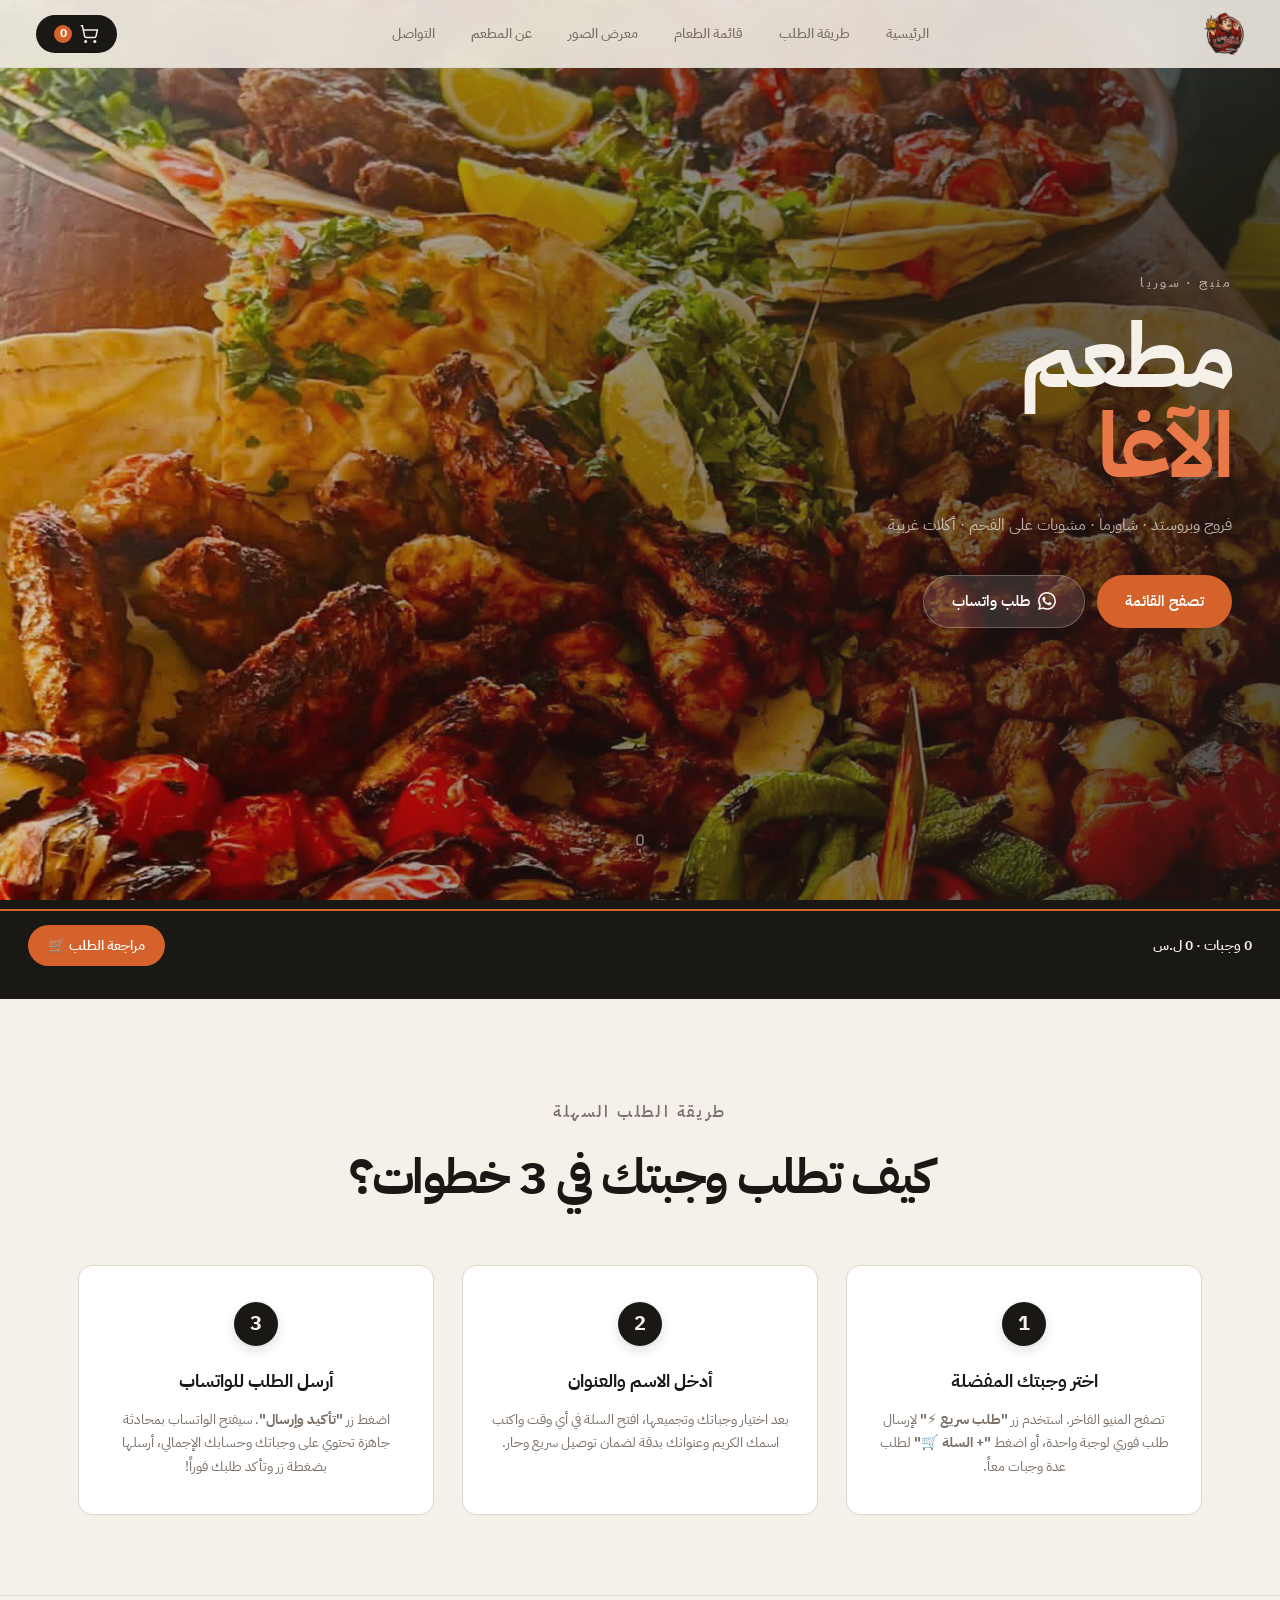
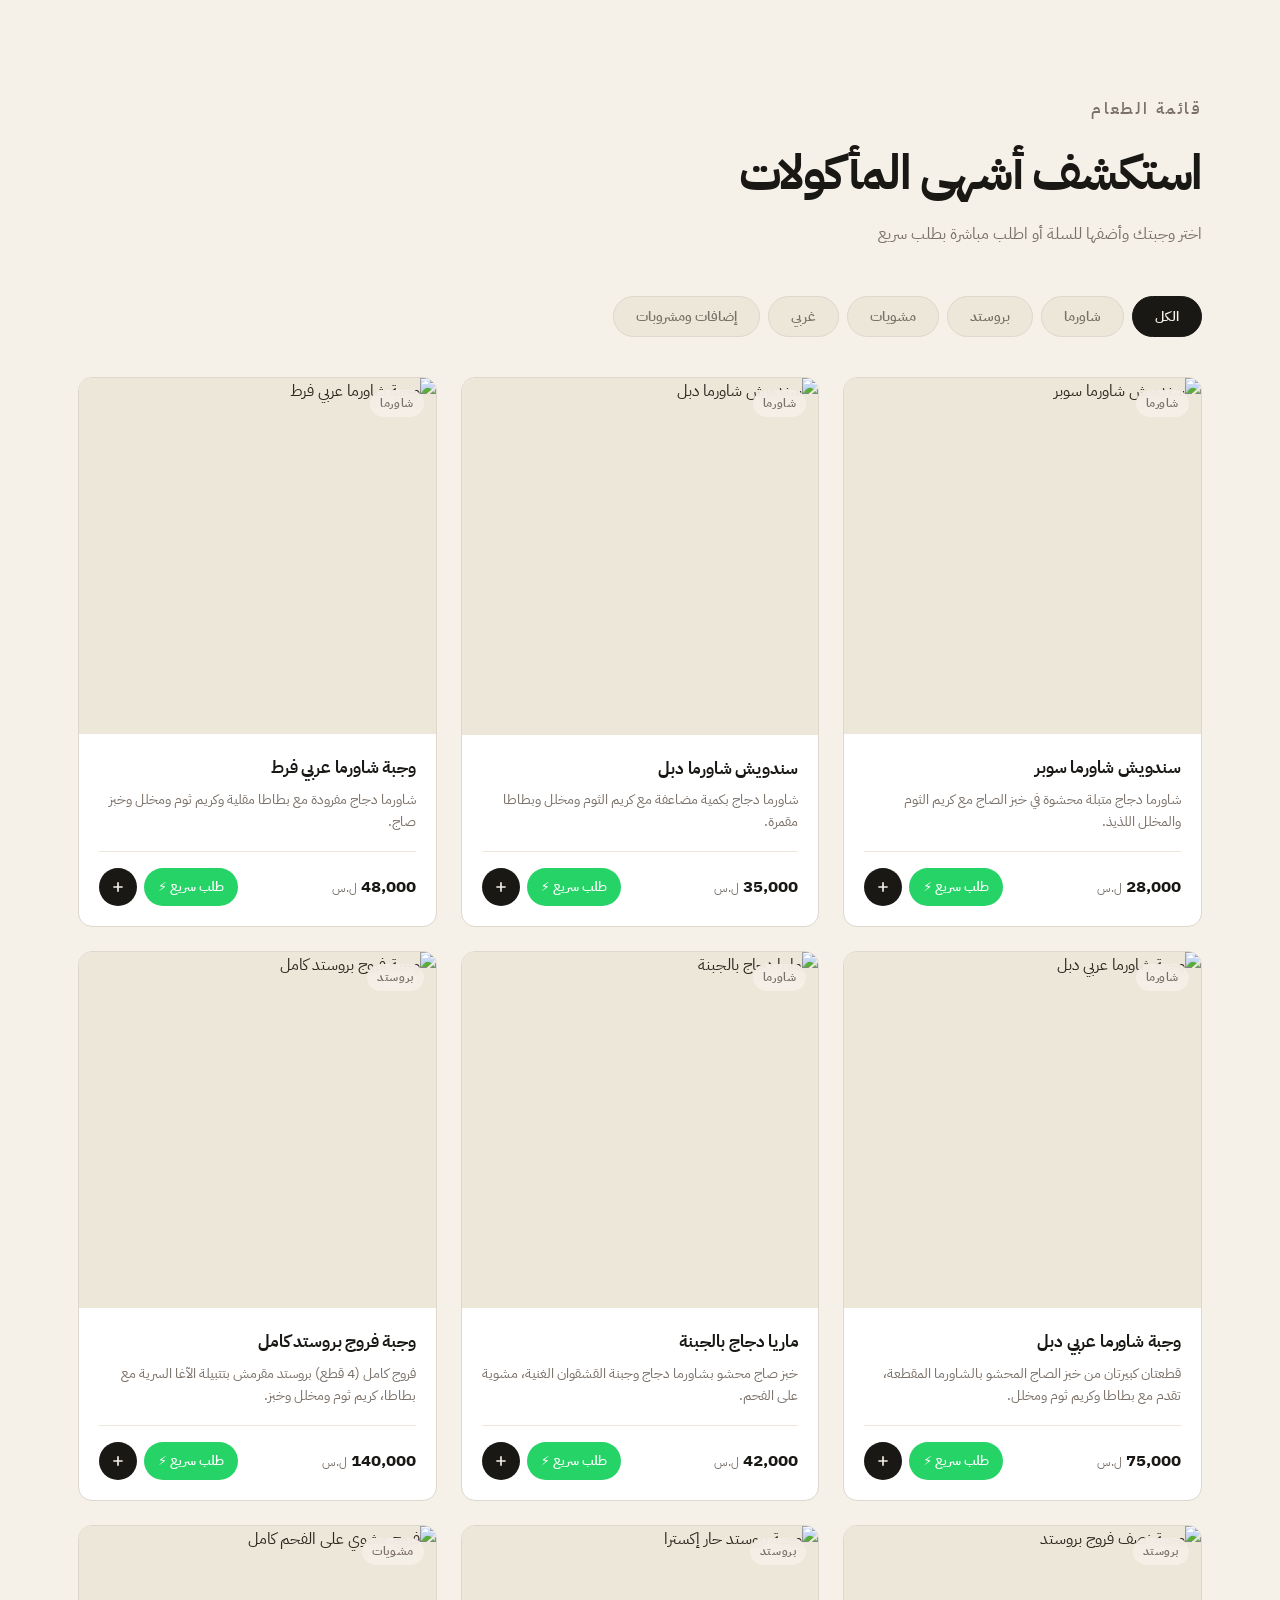
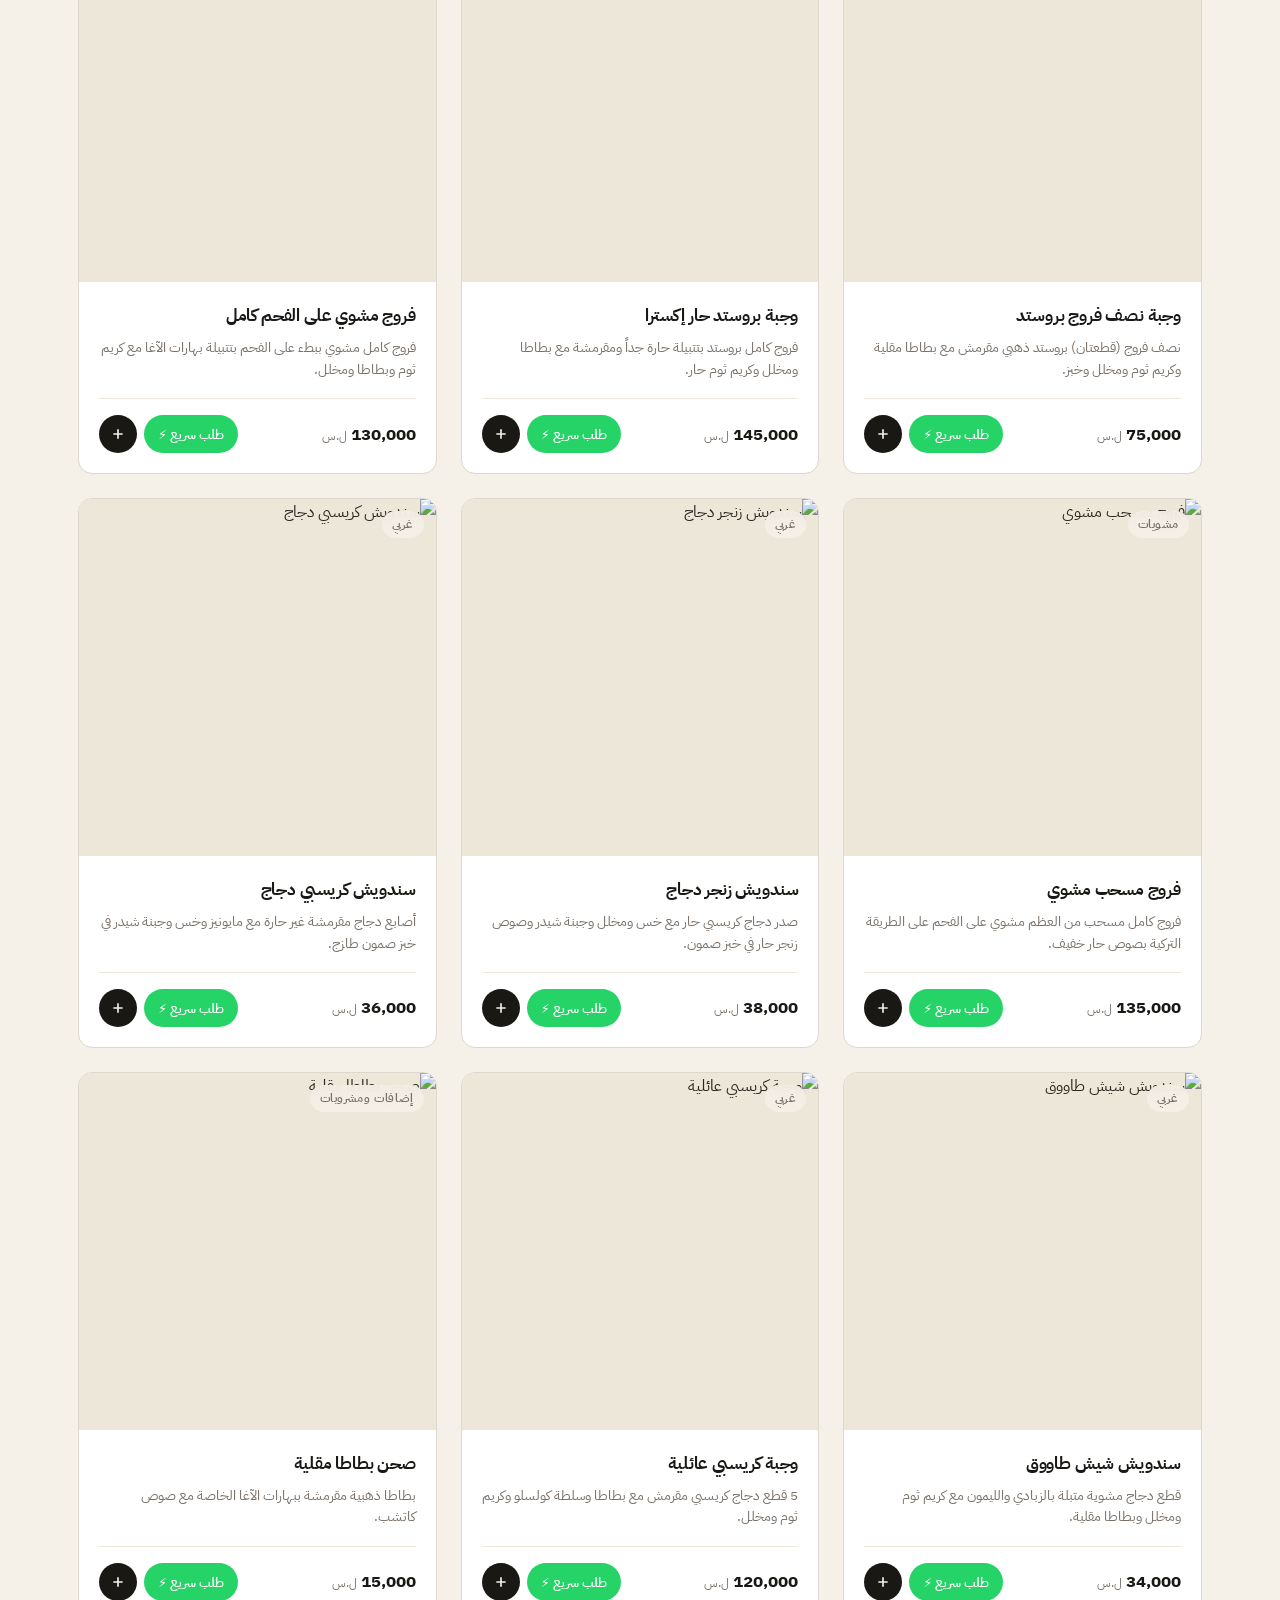
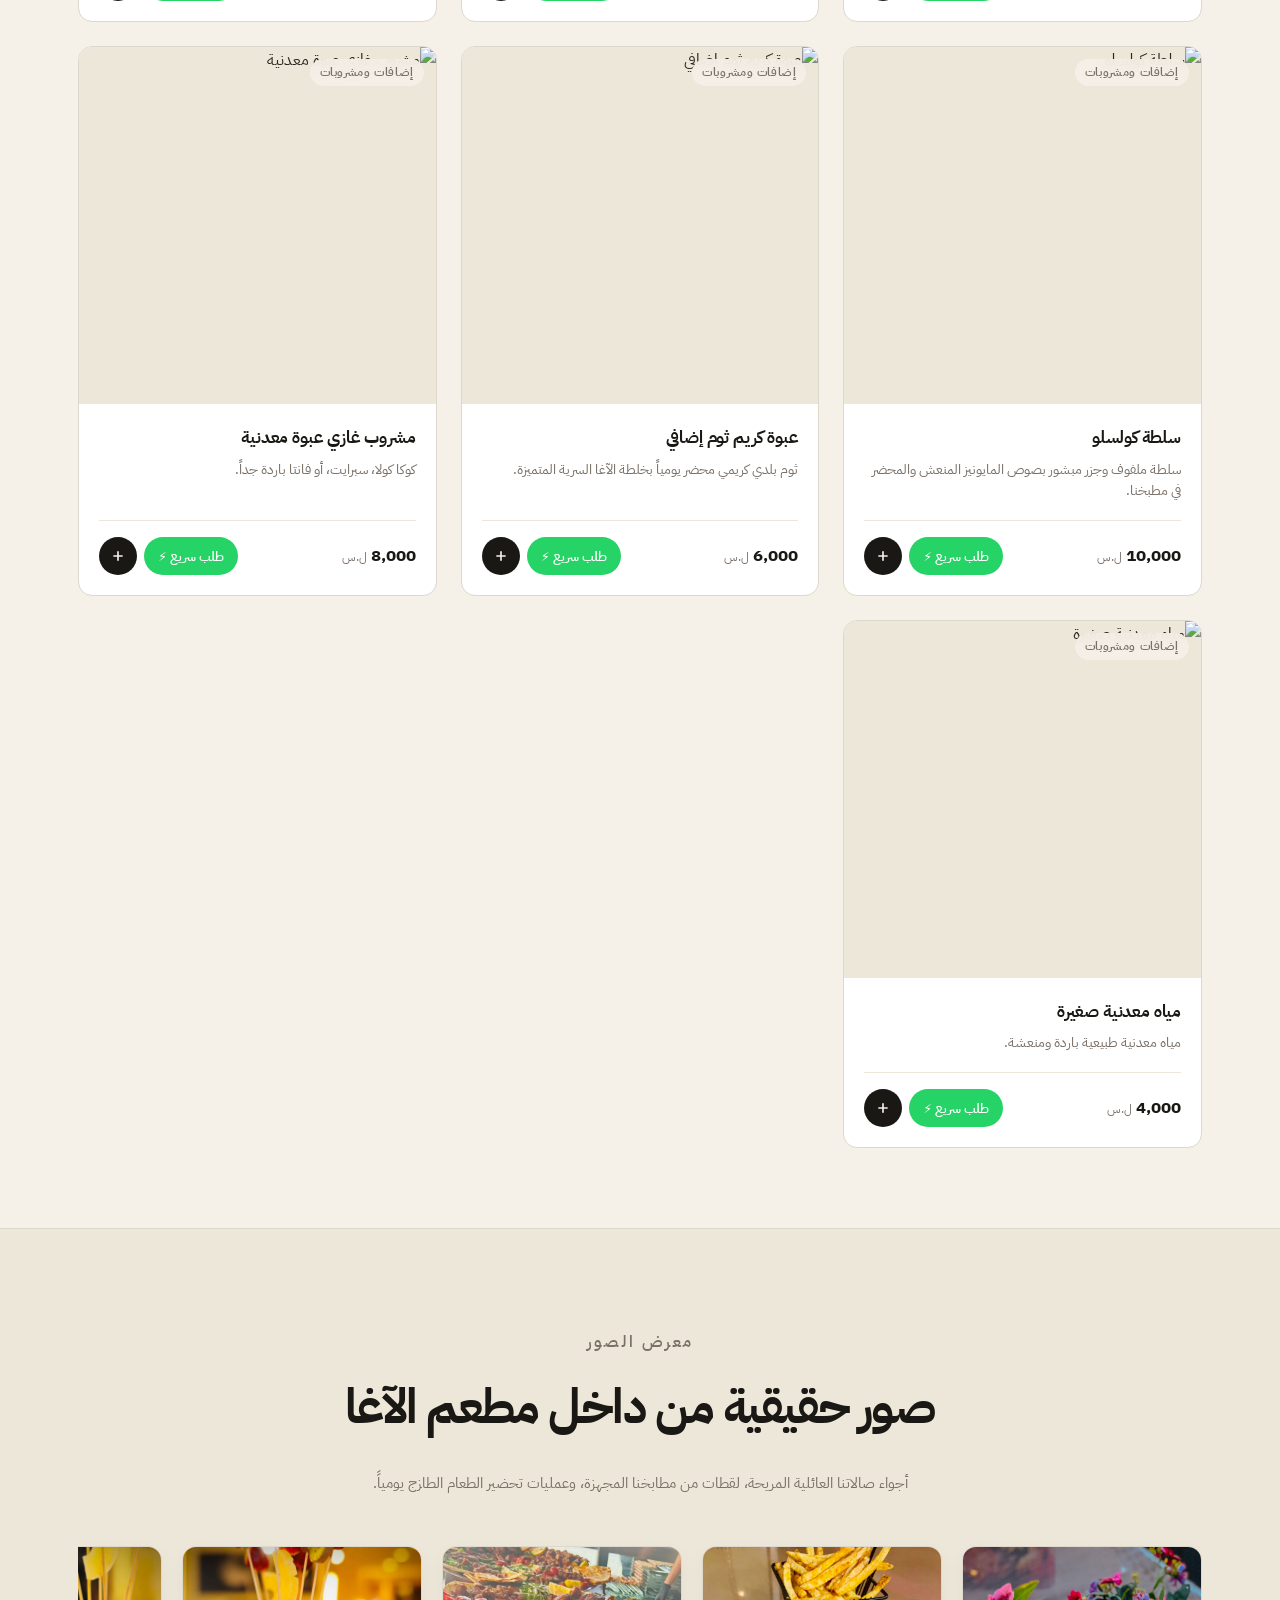
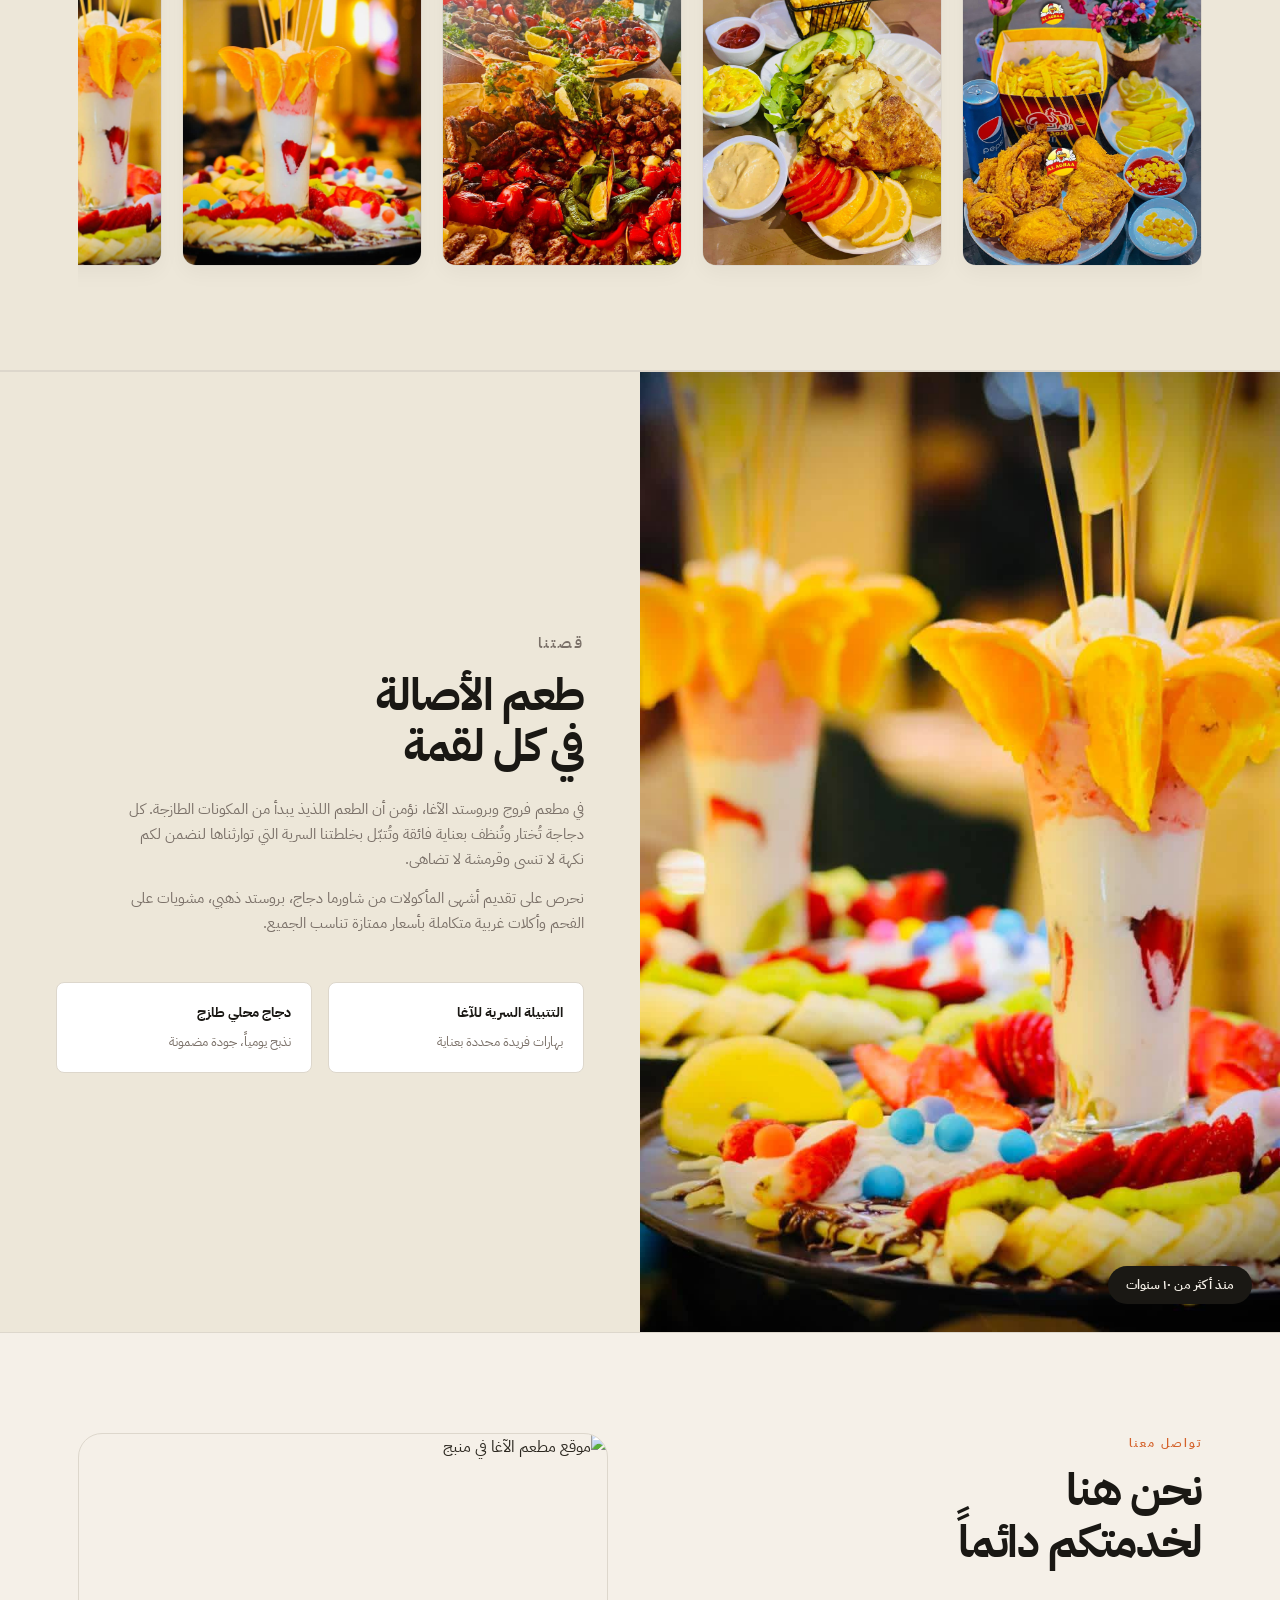
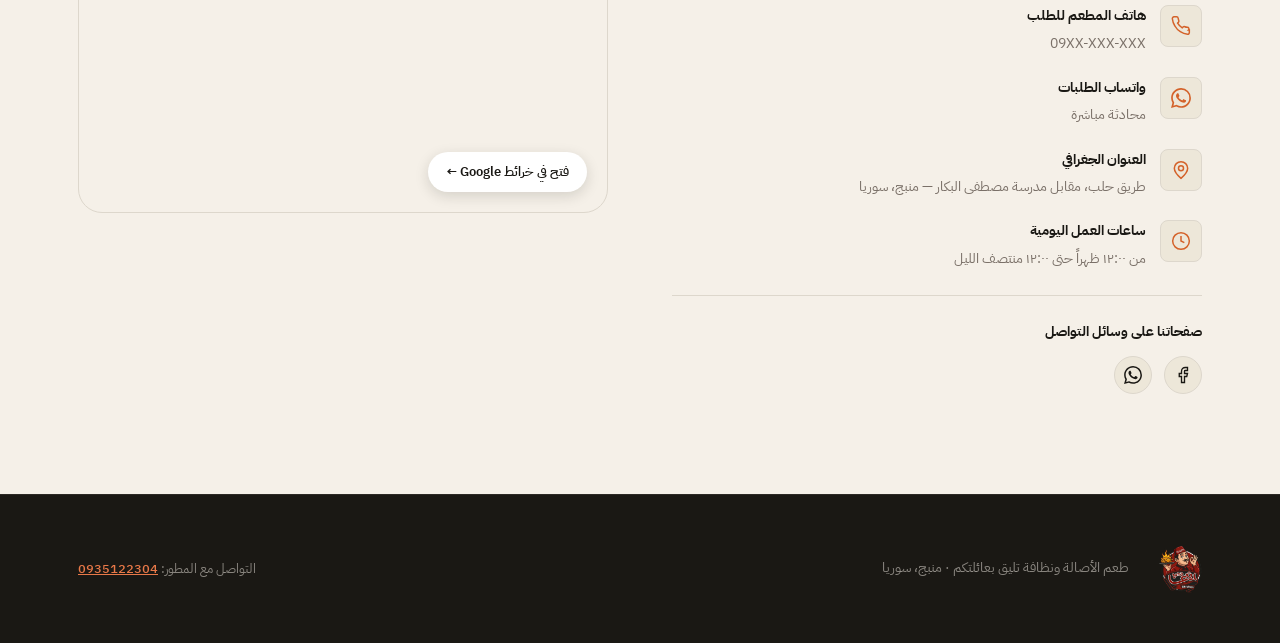
==== commit e72da2ea: "Replace copyright with developer contact WhatsApp link in footer" ====
--- a/index.html
+++ b/index.html
@@ -254,7 +254,7 @@
       <img src="logo.png" alt="شعار مطعم الآغا" class="logo-img" style="height: 48px; width: auto; margin-left: 12px;">
       <p>طعم الأصالة ونظافة تليق بعائلتكم · منبج، سوريا</p>
     </div>
-    <p class="footer-copy">© 2026 مطعم فروج وبروستد الآغا · جميع الحقوق محفوظة</p>
+    <p class="footer-copy">التواصل مع المطور: <a href="https://wa.me/963935122304" target="_blank">0935122304</a></p>
   </div>
 </footer>
 
--- a/style.css
+++ b/style.css
@@ -479,7 +479,7 @@
 }
 .food-img {
   position: relative;
-  height: 200px;
+  aspect-ratio: 1 / 1;
   overflow: hidden;
   background: var(--warm);
 }
@@ -588,19 +588,43 @@
 }
 
 .gallery-grid {
-  display: grid;
-  grid-template-columns: repeat(3, 1fr);
-  gap: 24px;
+  display: flex;
+  overflow-x: auto;
+  gap: 20px;
+  padding: 10px 4px 24px;
+  scroll-snap-type: x mandatory;
+  -webkit-overflow-scrolling: touch;
+  scrollbar-width: thin;
+  scrollbar-color: var(--border) transparent;
+}
+
+.gallery-grid::-webkit-scrollbar {
+  height: 6px;
+}
+.gallery-grid::-webkit-scrollbar-track {
+  background: transparent;
+}
+.gallery-grid::-webkit-scrollbar-thumb {
+  background: var(--border);
+  border-radius: 10px;
 }
 
 .gallery-item {
   position: relative;
   border-radius: var(--r-md);
   overflow: hidden;
-  height: 260px;
+  flex: 0 0 240px;
+  aspect-ratio: 3 / 4;
   cursor: pointer;
   border: 1px solid var(--border);
-  box-shadow: 0 4px 12px rgba(26,24,20,0.03);
+  box-shadow: 0 8px 20px rgba(26,24,20,0.04);
+  scroll-snap-align: start;
+  transition: transform var(--t), box-shadow var(--t);
+}
+
+.gallery-item:hover {
+  transform: translateY(-4px);
+  box-shadow: 0 12px 28px rgba(26,24,20,0.08);
 }
 
 .gallery-item img {
@@ -610,34 +634,7 @@
 }
 
 .gallery-item:hover img {
-  transform: scale(1.04);
-}
-
-.gallery-overlay {
-  position: absolute;
-  inset: 0;
-  background: linear-gradient(to top, rgba(26,24,20,0.85), rgba(26,24,20,0.2));
-  display: flex;
-  align-items: flex-end;
-  padding: 20px;
-  opacity: 0;
-  transition: opacity var(--t);
-}
-
-.gallery-item:hover .gallery-overlay {
-  opacity: 1;
-}
-
-.gallery-overlay span {
-  color: var(--cream);
-  font-weight: 600;
-  font-size: 0.95rem;
-  transform: translateY(8px);
-  transition: transform var(--t);
-}
-
-.gallery-item:hover .gallery-overlay span {
-  transform: translateY(0);
+  transform: scale(1.03);
 }
 
 .gallery-more-btn-wrapper {
@@ -907,6 +904,15 @@
 }
 .footer-brand p { font-size: 0.85rem; }
 .footer-copy { font-size: 0.82rem; }
+.footer-copy a {
+  color: var(--orange-l);
+  text-decoration: underline;
+  font-weight: 500;
+  transition: color var(--t);
+}
+.footer-copy a:hover {
+  color: #fff;
+}
 
 /* ── CART SIDEBAR ── */
 .cart-overlay {
@@ -1156,8 +1162,8 @@
   }
 
   .gallery-grid {
-    grid-template-columns: repeat(2, 1fr);
     gap: 16px;
+    padding-bottom: 16px;
   }
 }
 
@@ -1184,7 +1190,8 @@
 
   .food-grid { grid-template-columns: 1fr; }
 
-  .gallery-grid { grid-template-columns: 1fr; }
+  .gallery-item { flex: 0 0 180px; }
+  .gallery-grid { gap: 12px; padding-bottom: 12px; }
 
   .about-facts { grid-template-columns: 1fr; }
 
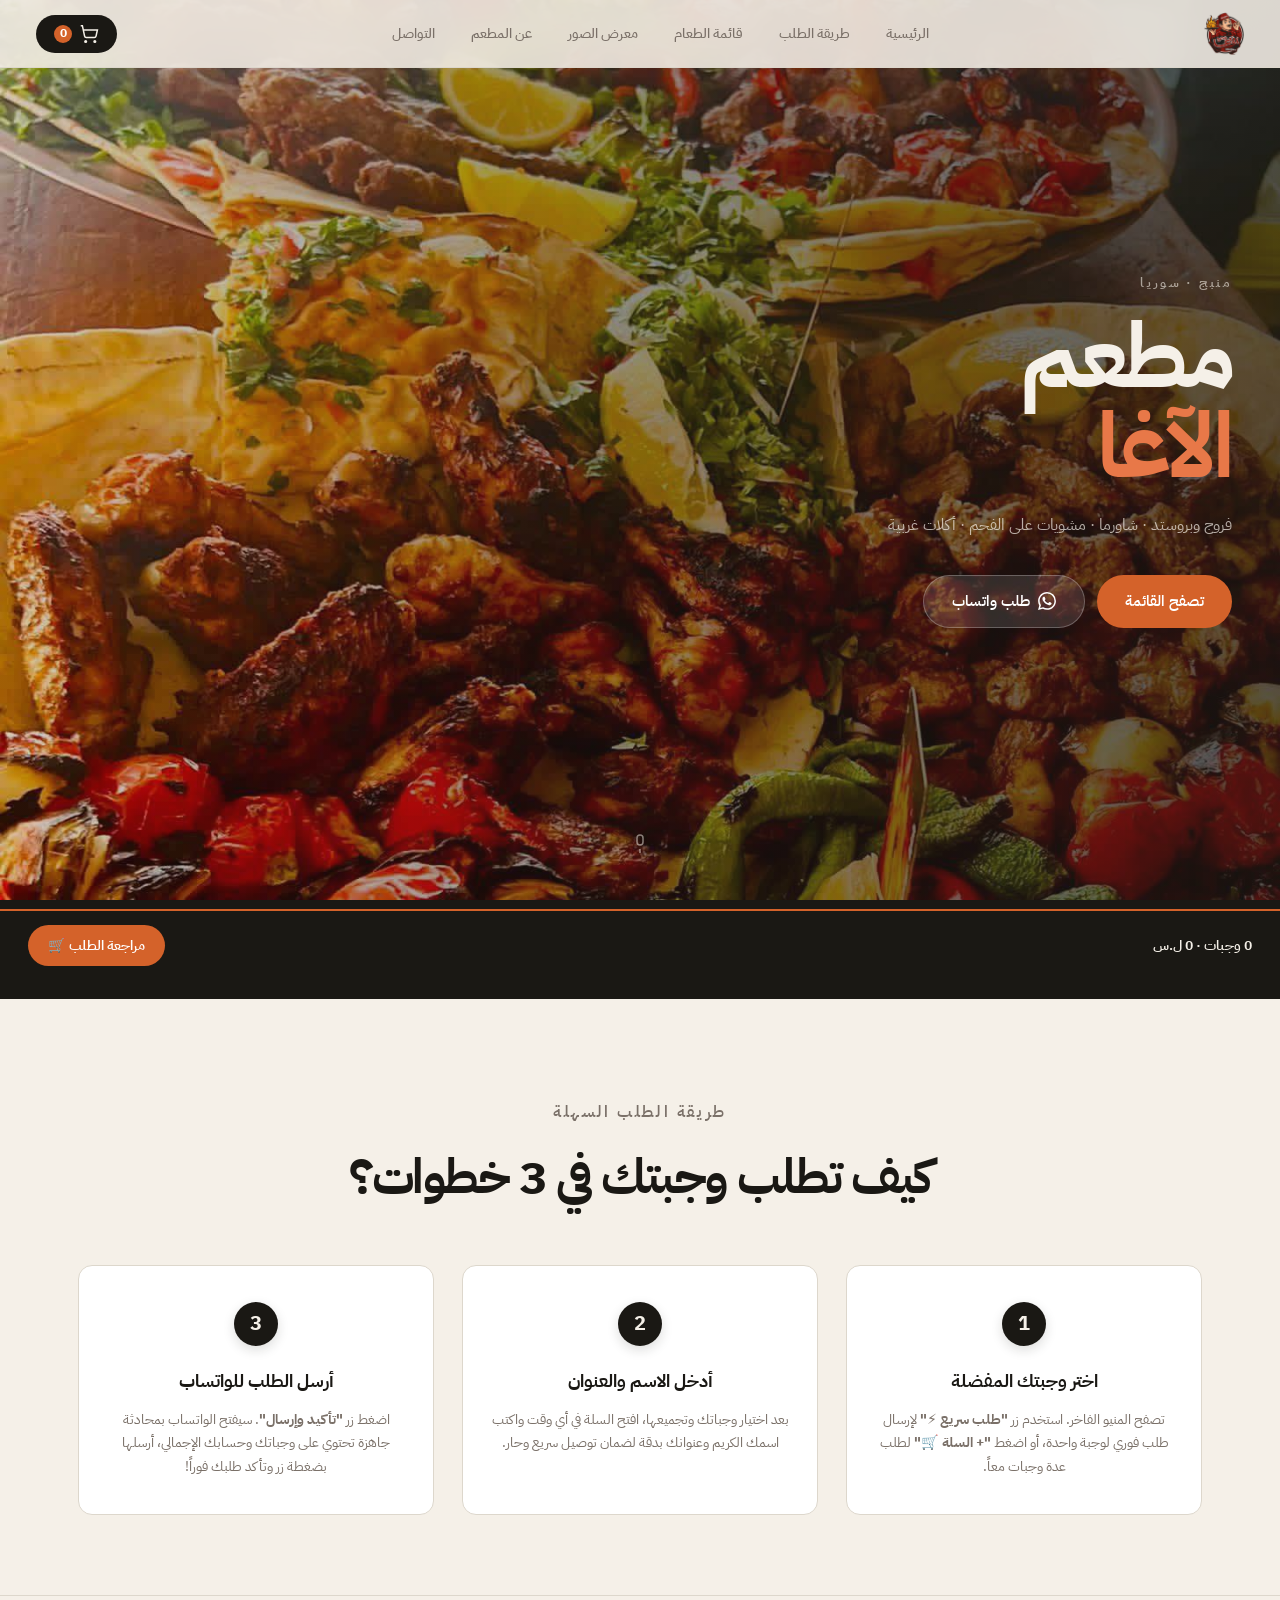
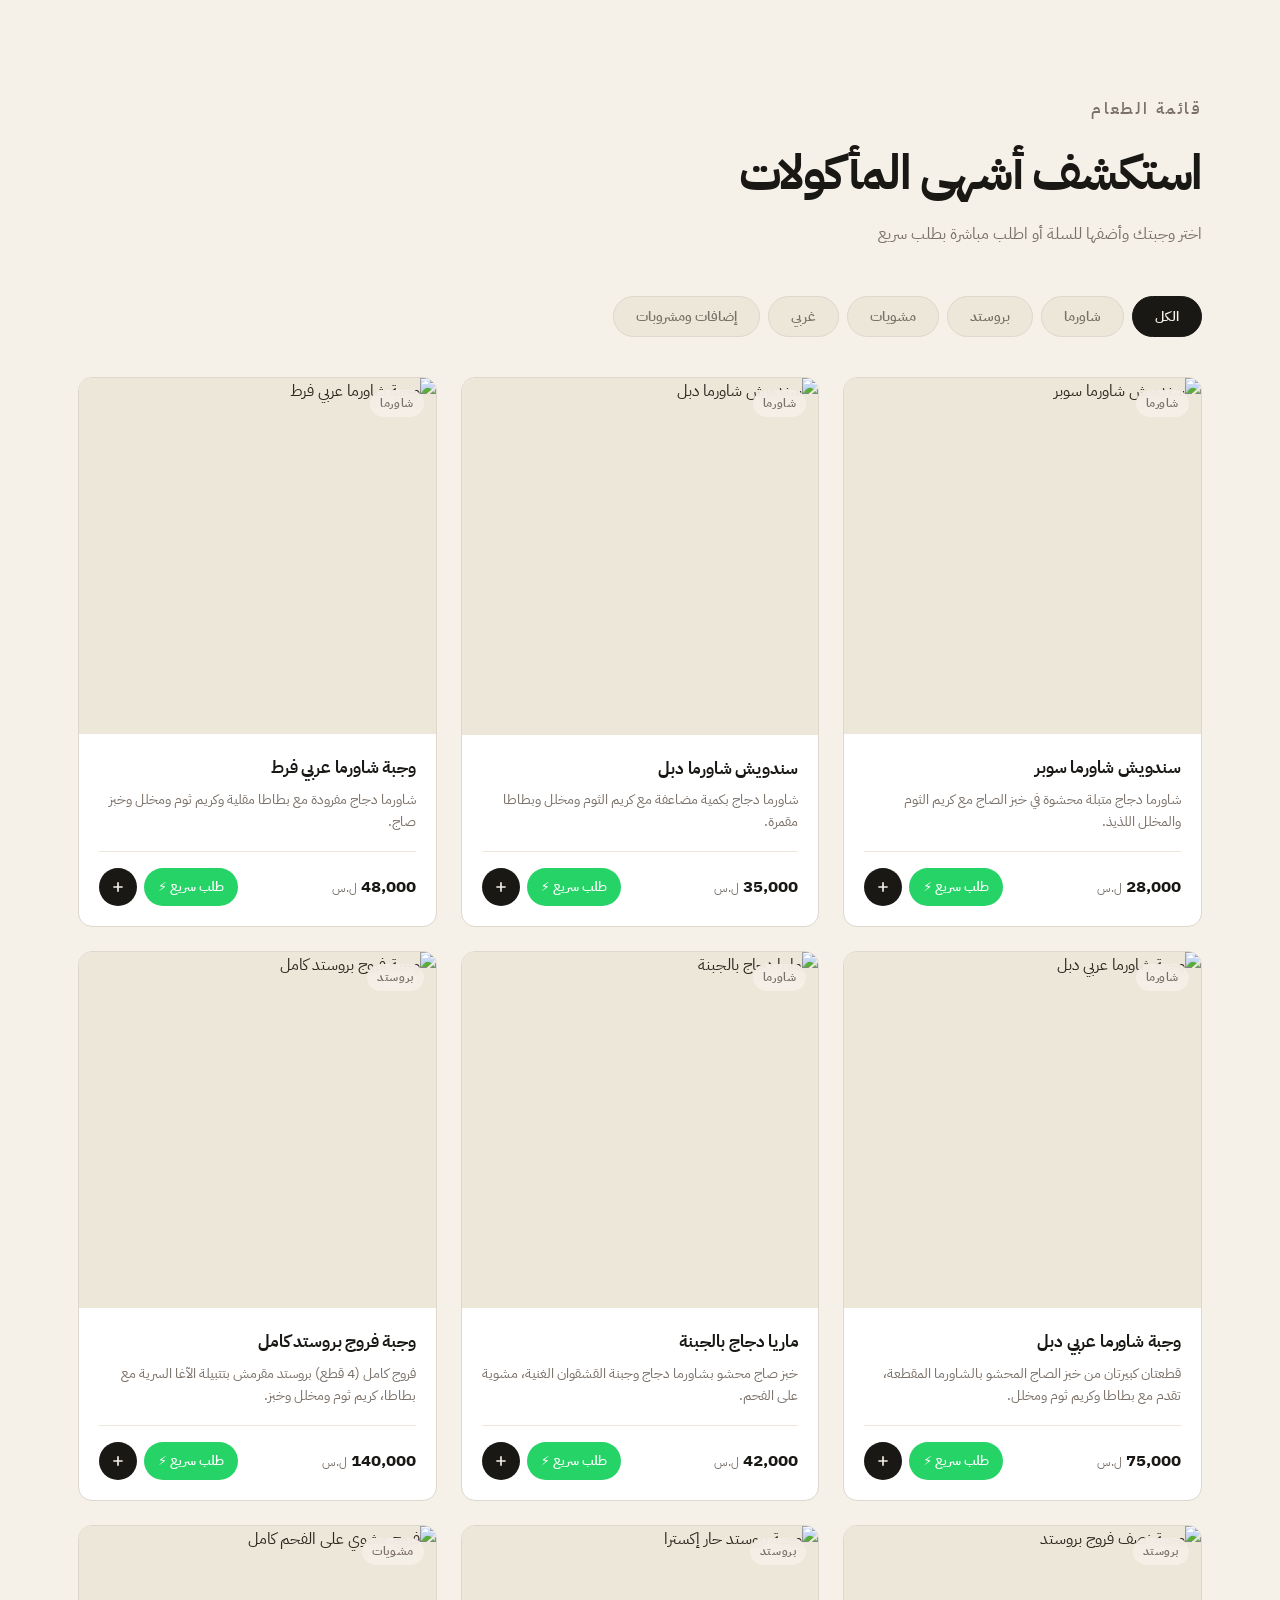
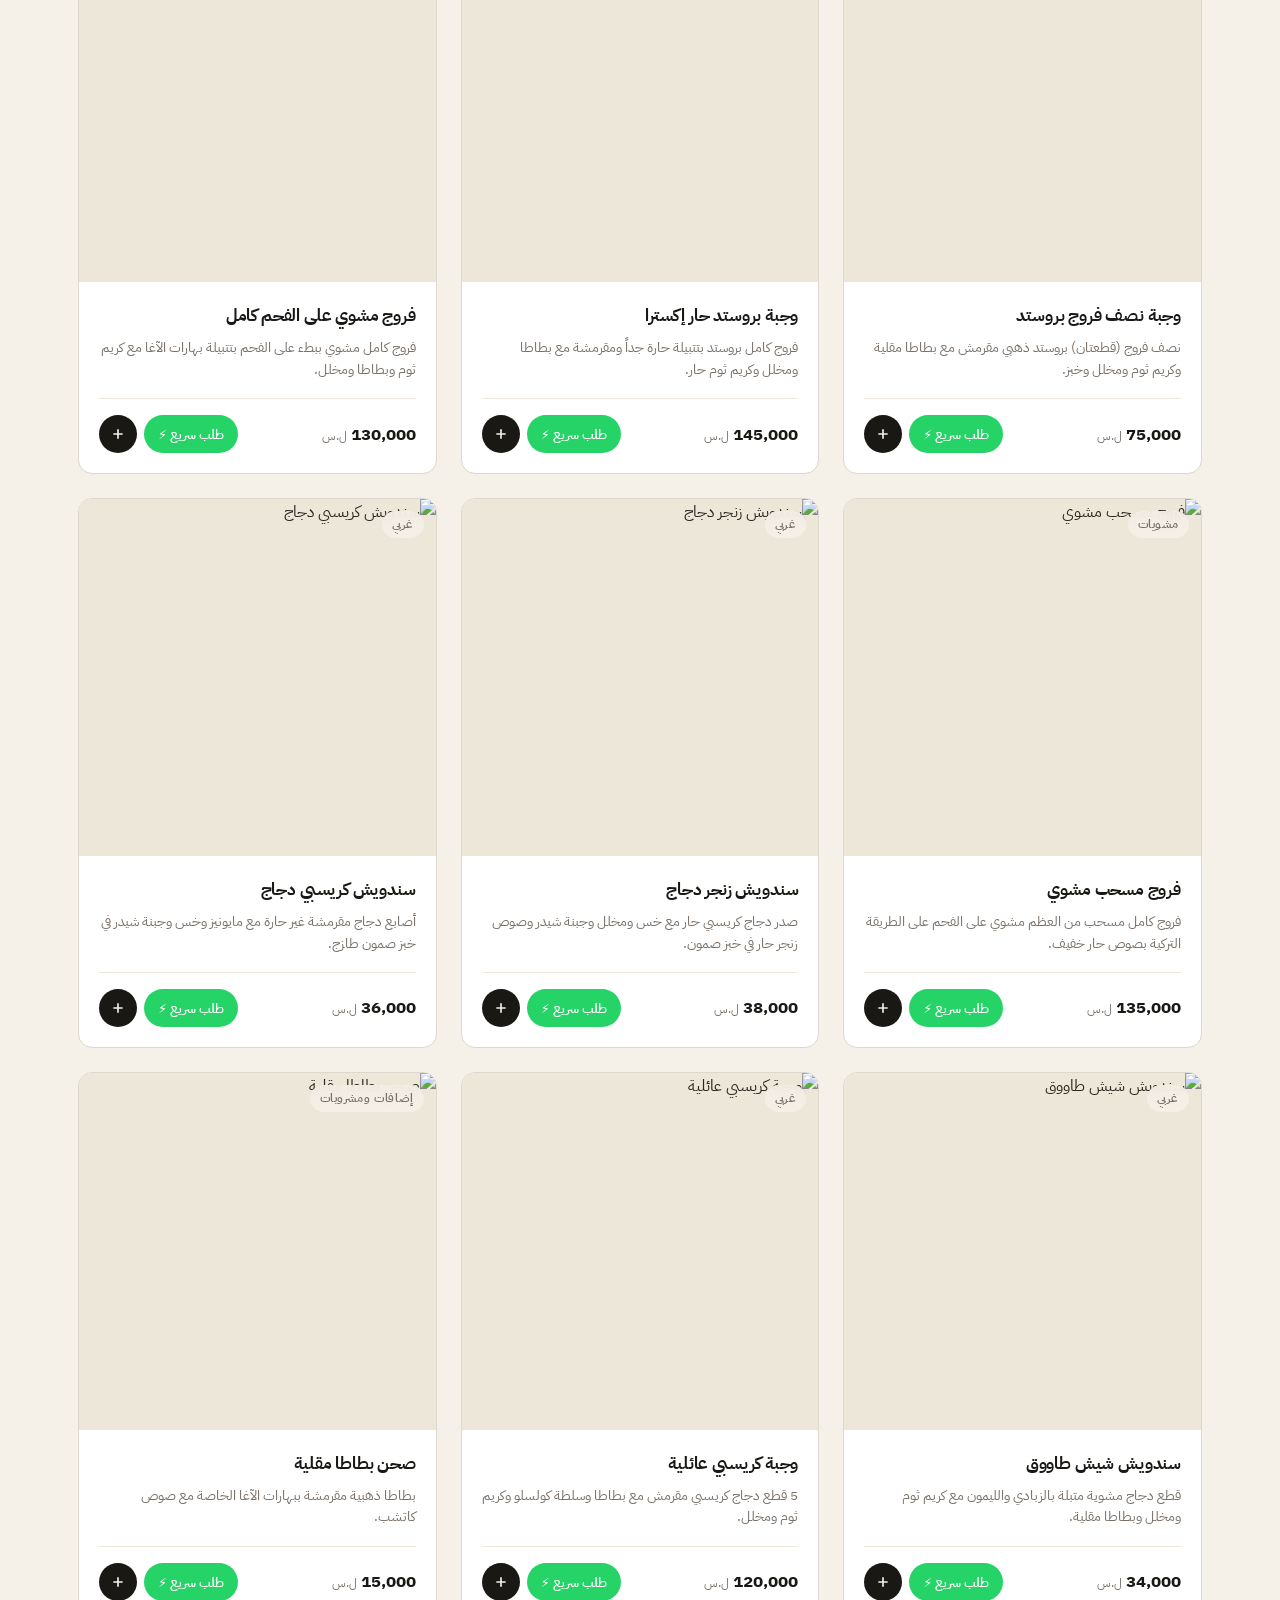
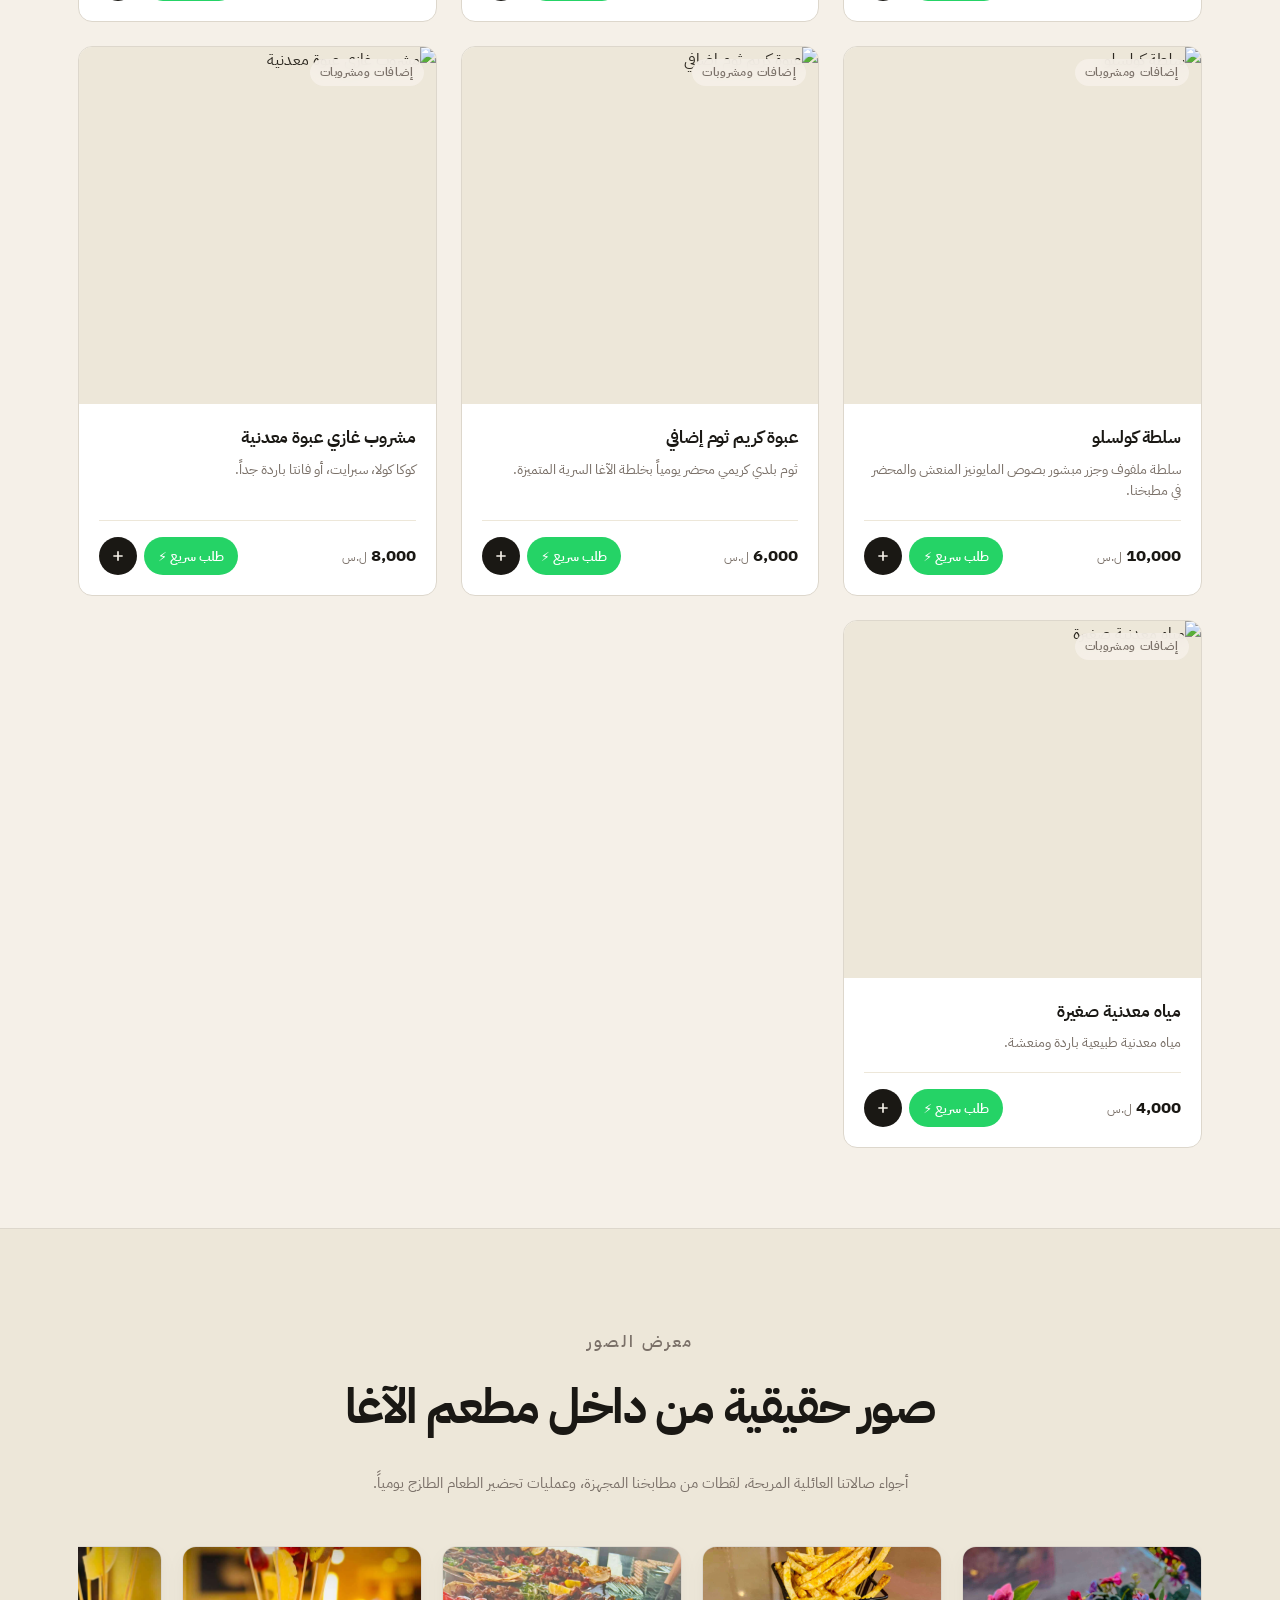
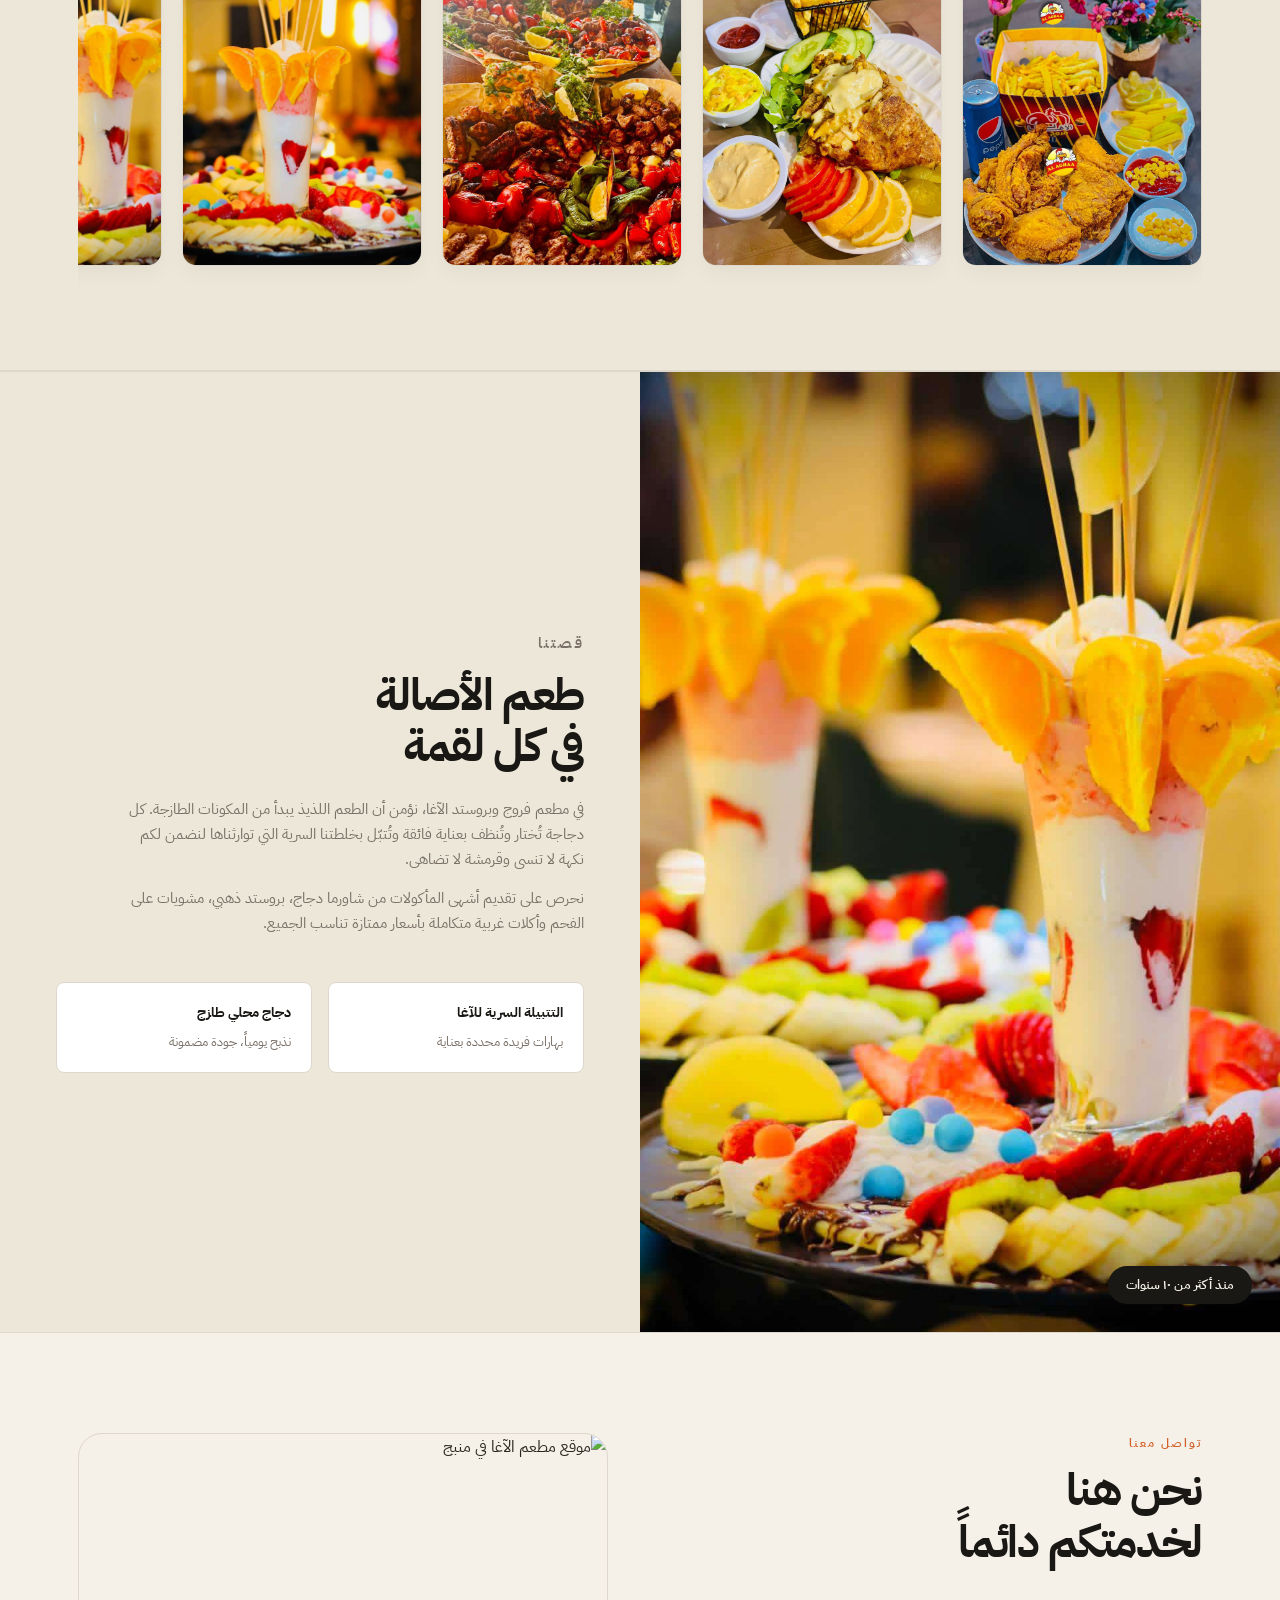
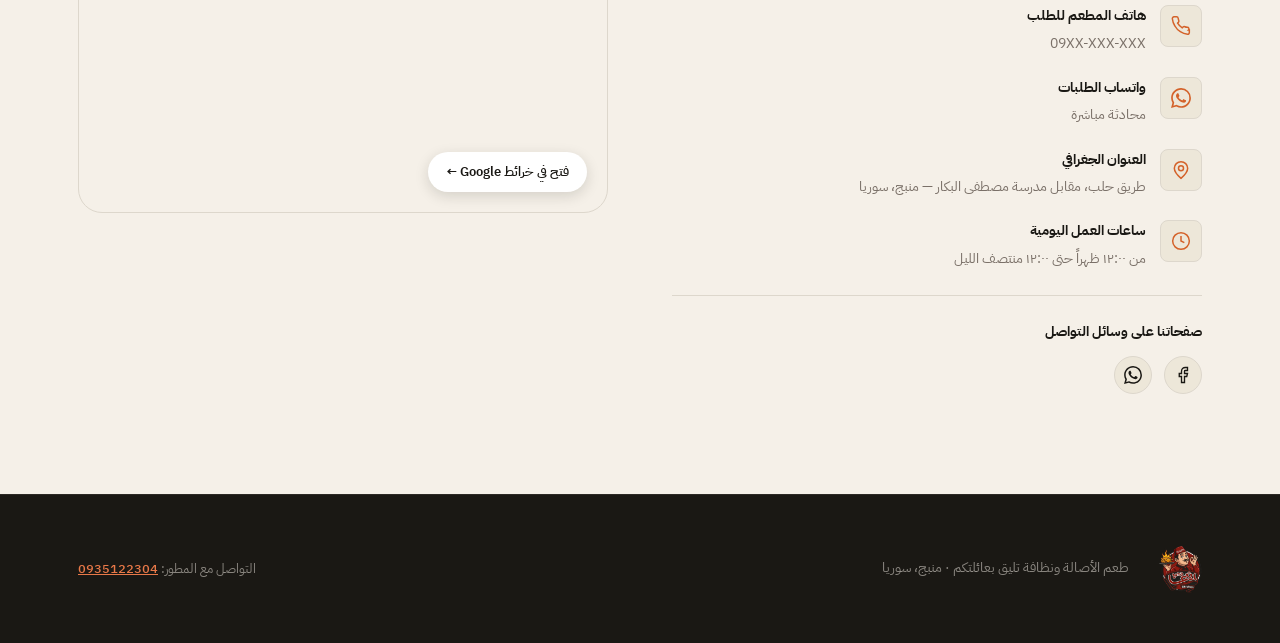
==== commit fcd1d76f: "Optimize page speed: compress JPEGs, define explicit image sizes, and defer scripts" ====
--- a/index.html
+++ b/index.html
@@ -15,7 +15,7 @@
 <!-- STICKY NAVIGATION -->
 <nav id="nav">
   <a href="#" class="nav-brand">
-    <img src="logo.png" alt="شعار مطعم الآغا" class="logo-img">
+    <img src="logo.png" alt="شعار مطعم الآغا" class="logo-img" width="132" height="142">
   </a>
   <div class="nav-links">
     <a href="#" class="nav-link active">الرئيسية</a>
@@ -48,7 +48,7 @@
 <section class="hero">
   <div class="hero-bg">
     <div class="hero-img-wrap">
-      <img src="image/restaurant_3.jpg" alt="شاورما مطعم الآغا" id="heroImg">
+      <img src="image/restaurant_3.jpg" alt="شاورما مطعم الآغا" id="heroImg" width="1456" height="2048">
     </div>
     <div class="hero-overlay"></div>
   </div>
@@ -162,7 +162,7 @@
 <!-- ABOUT -->
 <section class="about-section" id="about">
   <div class="about-img-col">
-    <img src="image/restaurant_7.jpg" alt="مشويات الآغا الفاخرة">
+    <img src="image/restaurant_7.jpg" alt="مشويات الآغا الفاخرة" width="960" height="1440">
     <div class="about-tag">منذ أكثر من ١٠ سنوات</div>
   </div>
   <div class="about-text-col">
@@ -241,7 +241,7 @@
       </div>
     </div>
     <div class="contact-map">
-      <img src="https://images.unsplash.com/photo-1524661135-423995f22d0b?auto=format&fit=crop&w=600&q=70" alt="موقع مطعم الآغا في منبج">
+      <img src="https://images.unsplash.com/photo-1524661135-423995f22d0b?auto=format&fit=crop&w=600&q=70" alt="موقع مطعم الآغا في منبج" width="600" height="380">
       <a href="https://www.google.com/maps/search/?api=1&query=%D9%85%D9%86%D8%A8%D8%AC+%D9%85%D8%B7%D8%B9%D9%85+%D8%A7%D9%84%D8%A2%D8%BA%D8%A7" target="_blank" class="map-link">فتح في خرائط Google ←</a>
     </div>
   </div>
@@ -251,7 +251,7 @@
 <footer class="footer">
   <div class="footer-inner wrap">
     <div class="footer-brand">
-      <img src="logo.png" alt="شعار مطعم الآغا" class="logo-img" style="height: 48px; width: auto; margin-left: 12px;">
+      <img src="logo.png" alt="شعار مطعم الآغا" class="logo-img" style="height: 48px; width: auto; margin-left: 12px;" width="132" height="142">
       <p>طعم الأصالة ونظافة تليق بعائلتكم · منبج، سوريا</p>
     </div>
     <p class="footer-copy">التواصل مع المطور: <a href="https://wa.me/963935122304" target="_blank">0935122304</a></p>
@@ -306,10 +306,10 @@
 </div>
 
 <!-- Firebase SDK & Config -->
-<script src="https://www.gstatic.com/firebasejs/10.8.0/firebase-app-compat.js"></script>
-<script src="https://www.gstatic.com/firebasejs/10.8.0/firebase-firestore-compat.js"></script>
-<script src="firebase-config.js"></script>
-
-<script src="app.js"></script>
+<script src="https://www.gstatic.com/firebasejs/10.8.0/firebase-app-compat.js" defer></script>
+<script src="https://www.gstatic.com/firebasejs/10.8.0/firebase-firestore-compat.js" defer></script>
+<script src="firebase-config.js" defer></script>
+
+<script src="app.js" defer></script>
 </body>
 </html>
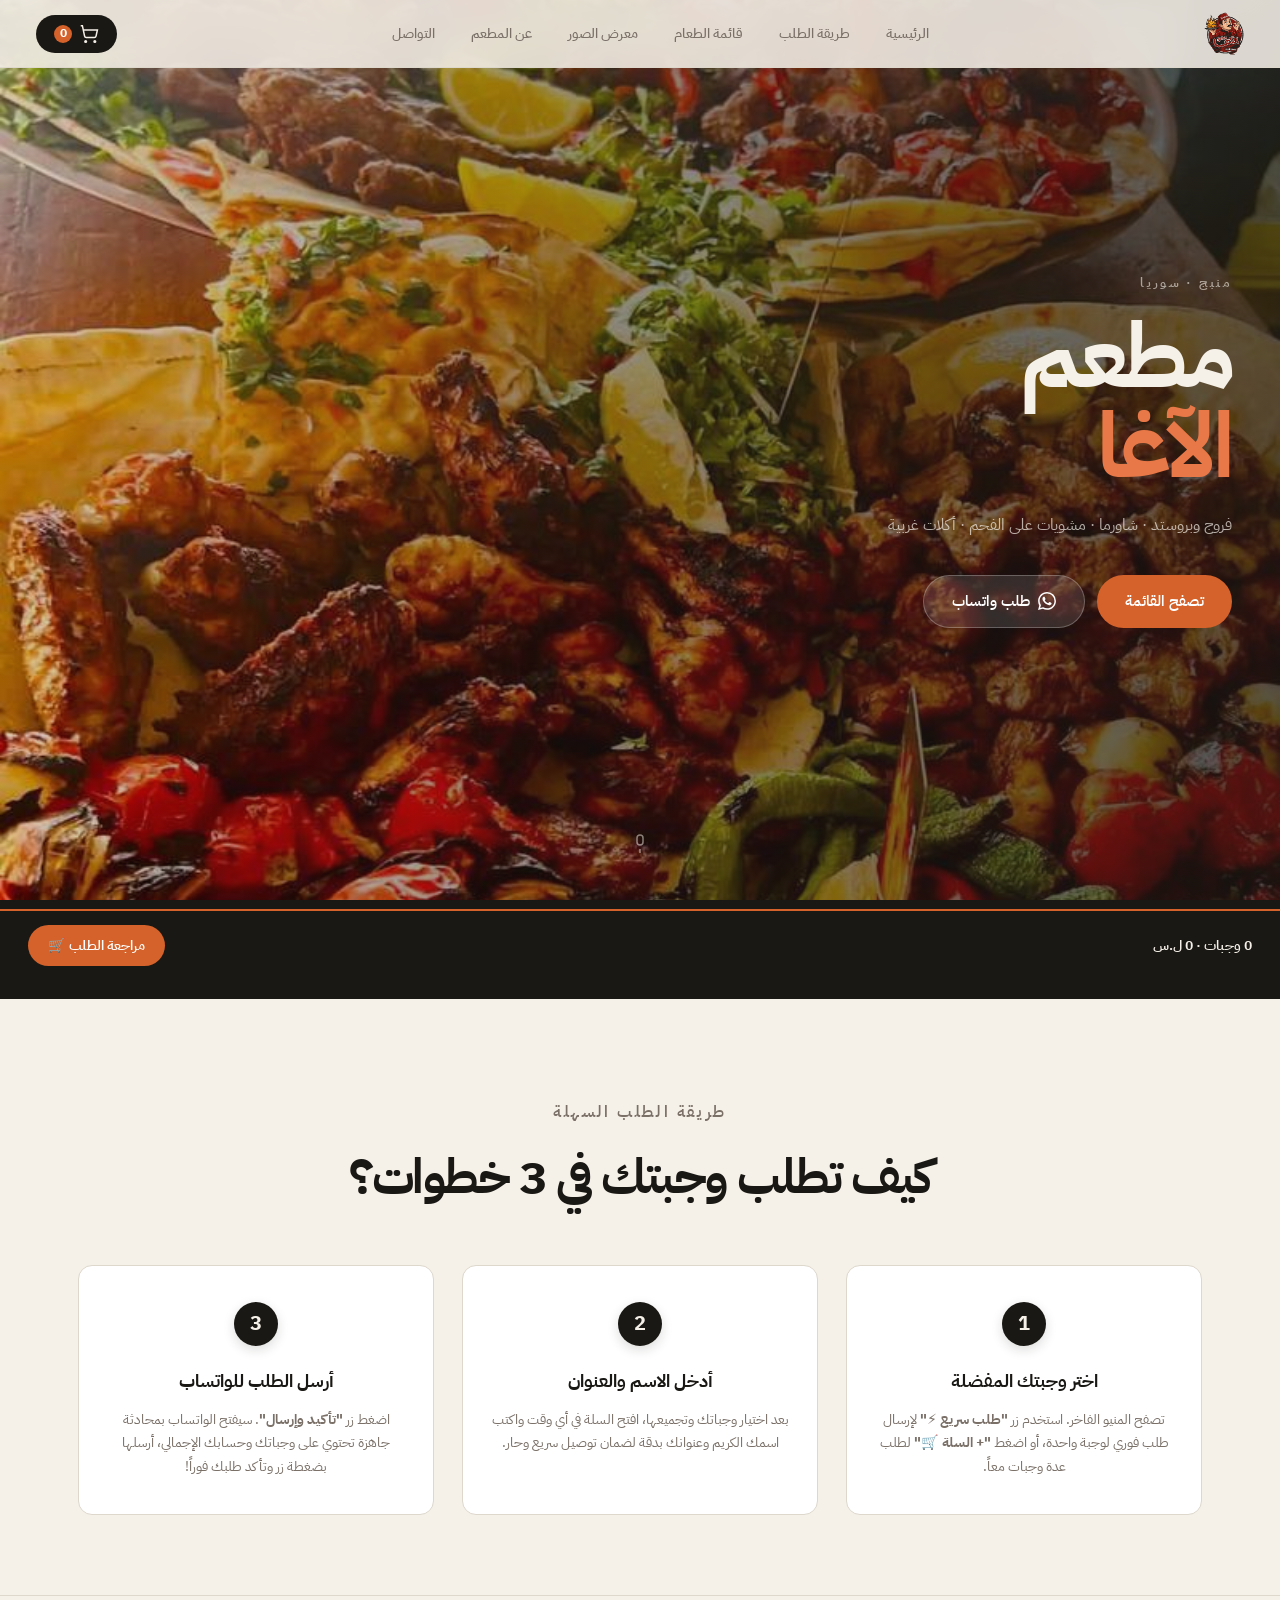
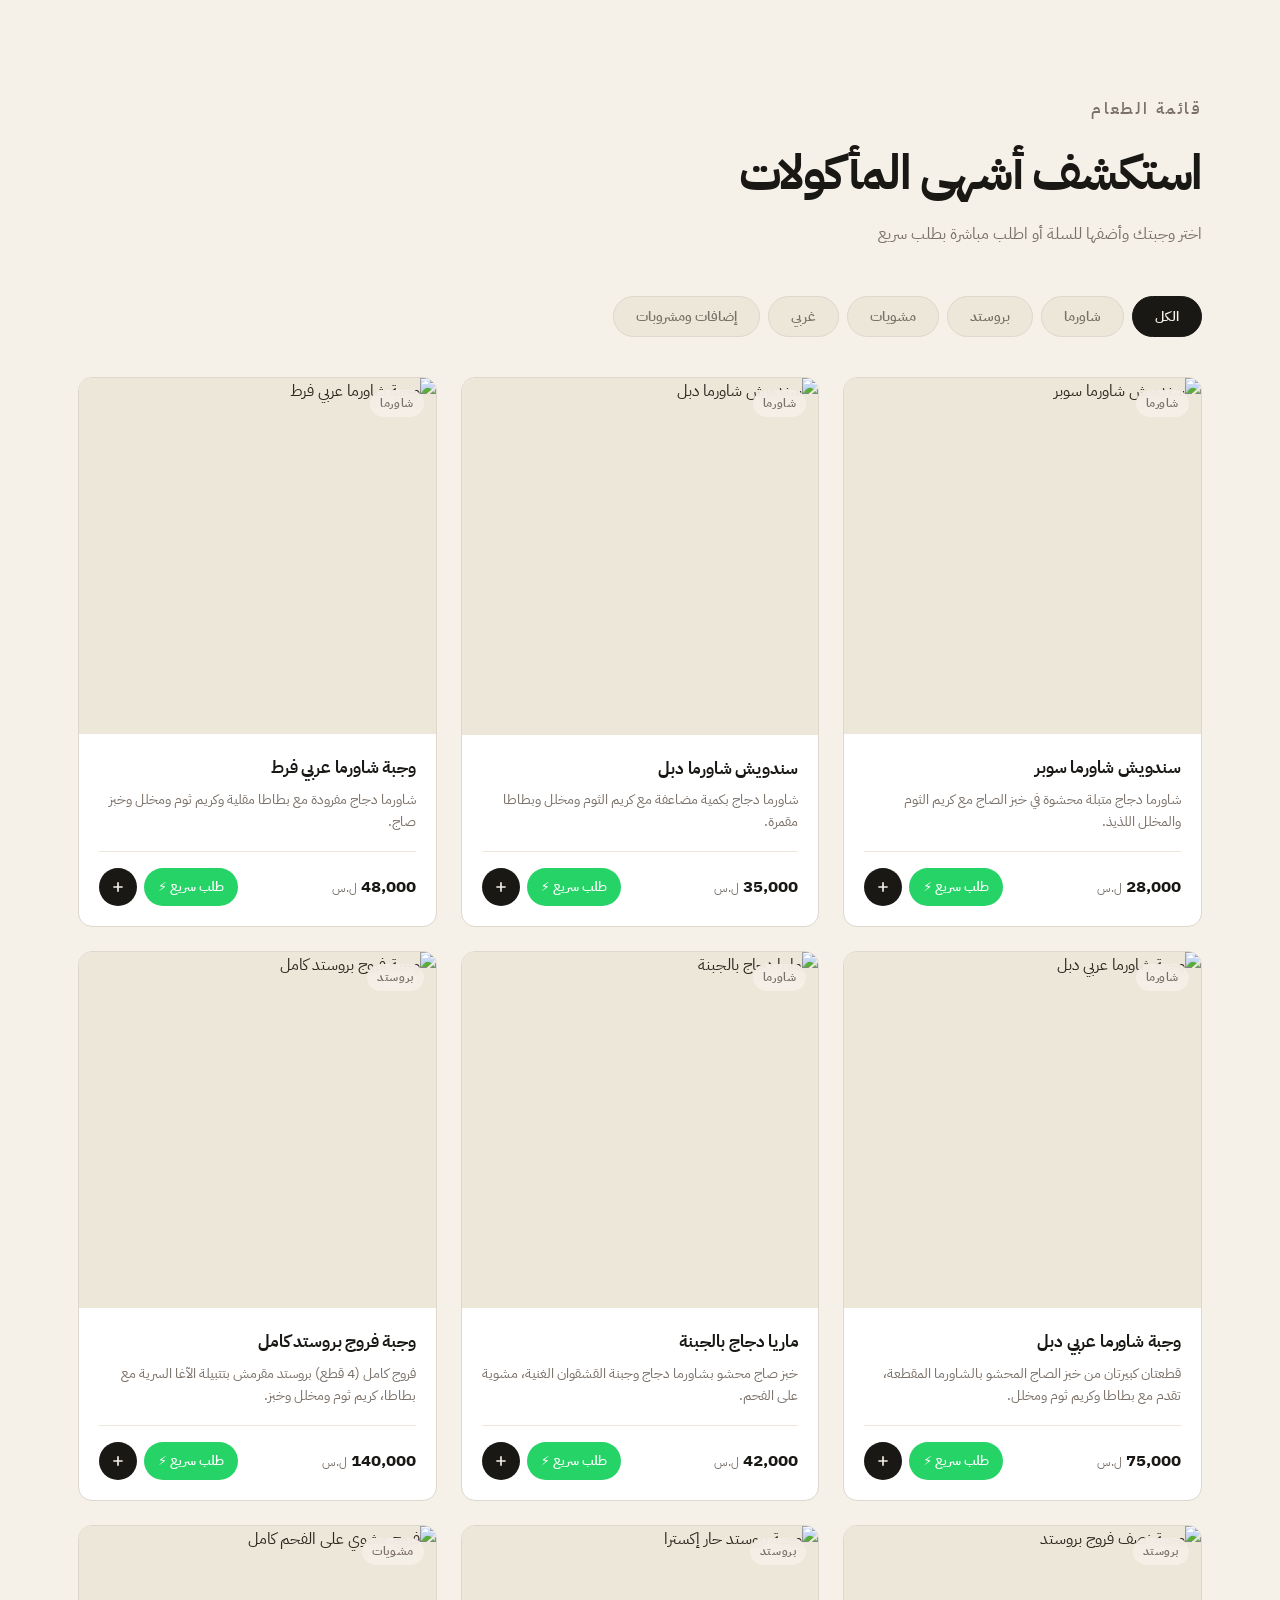
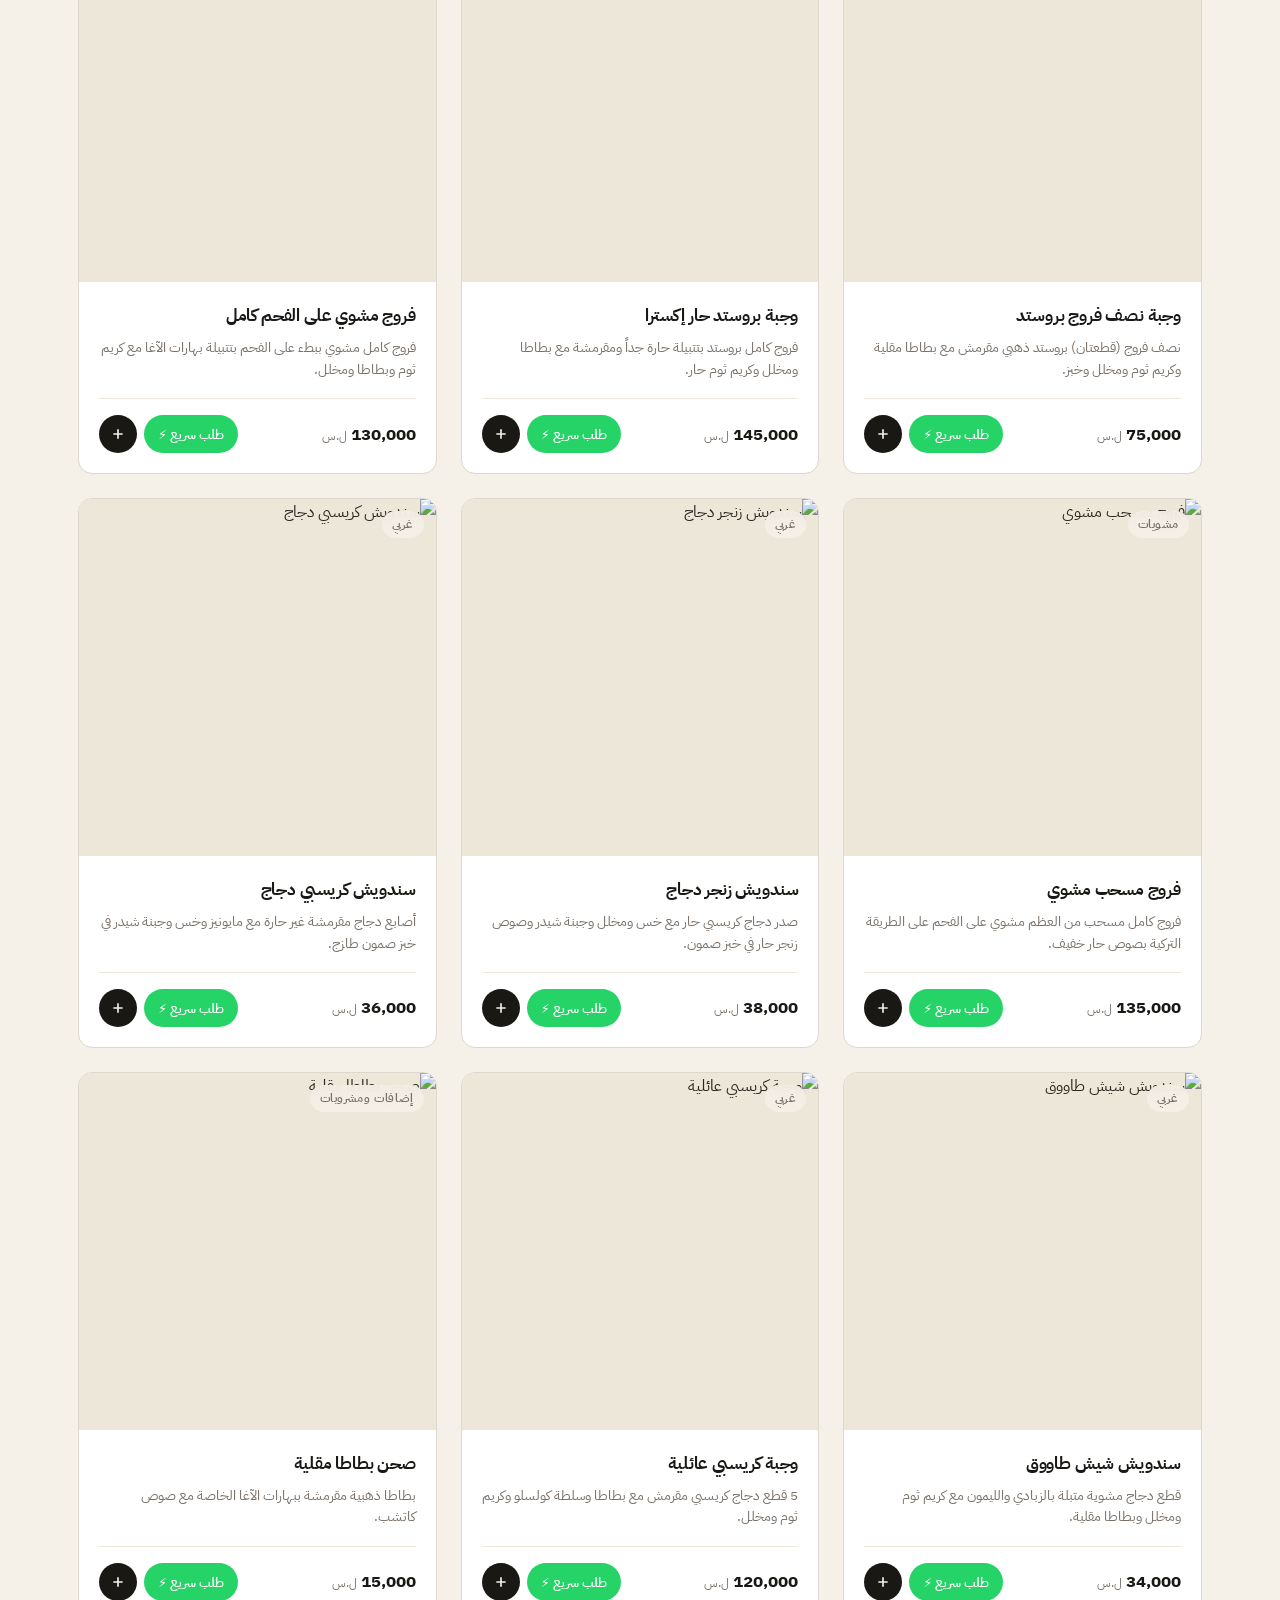
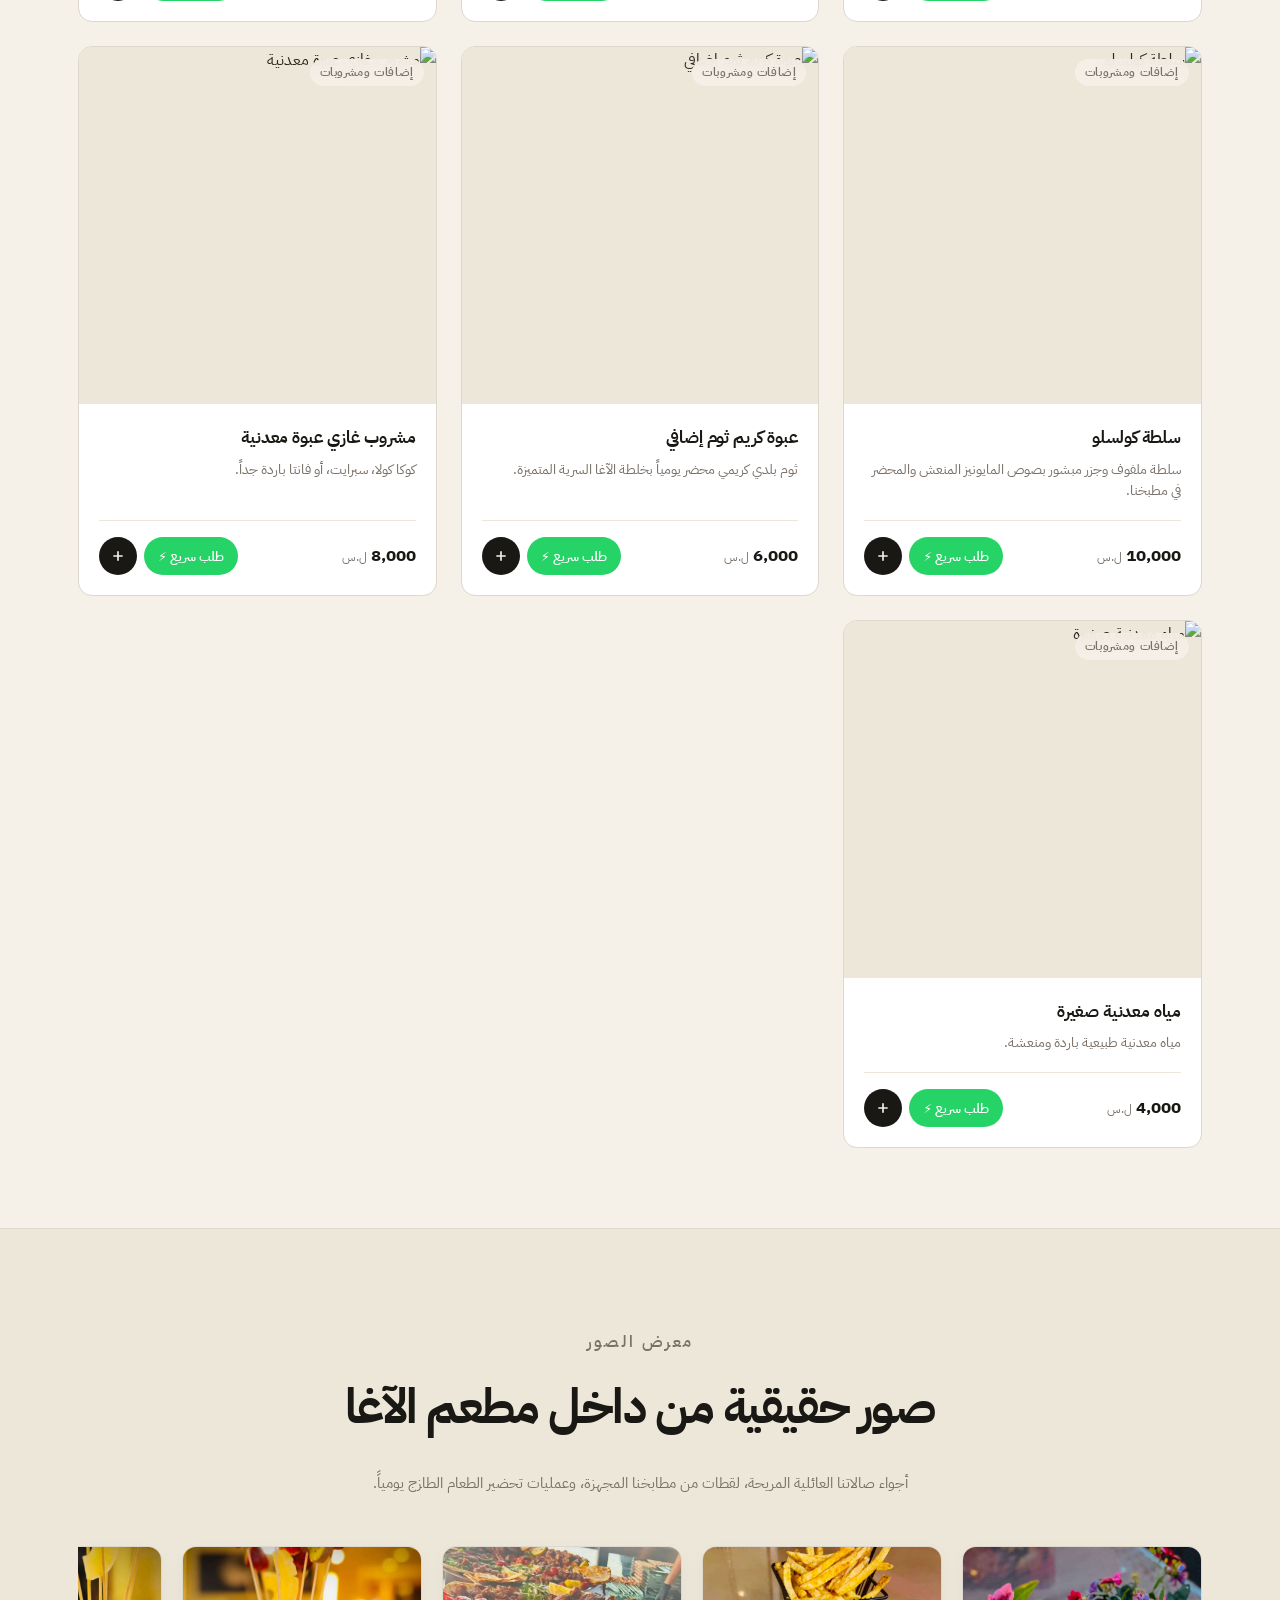
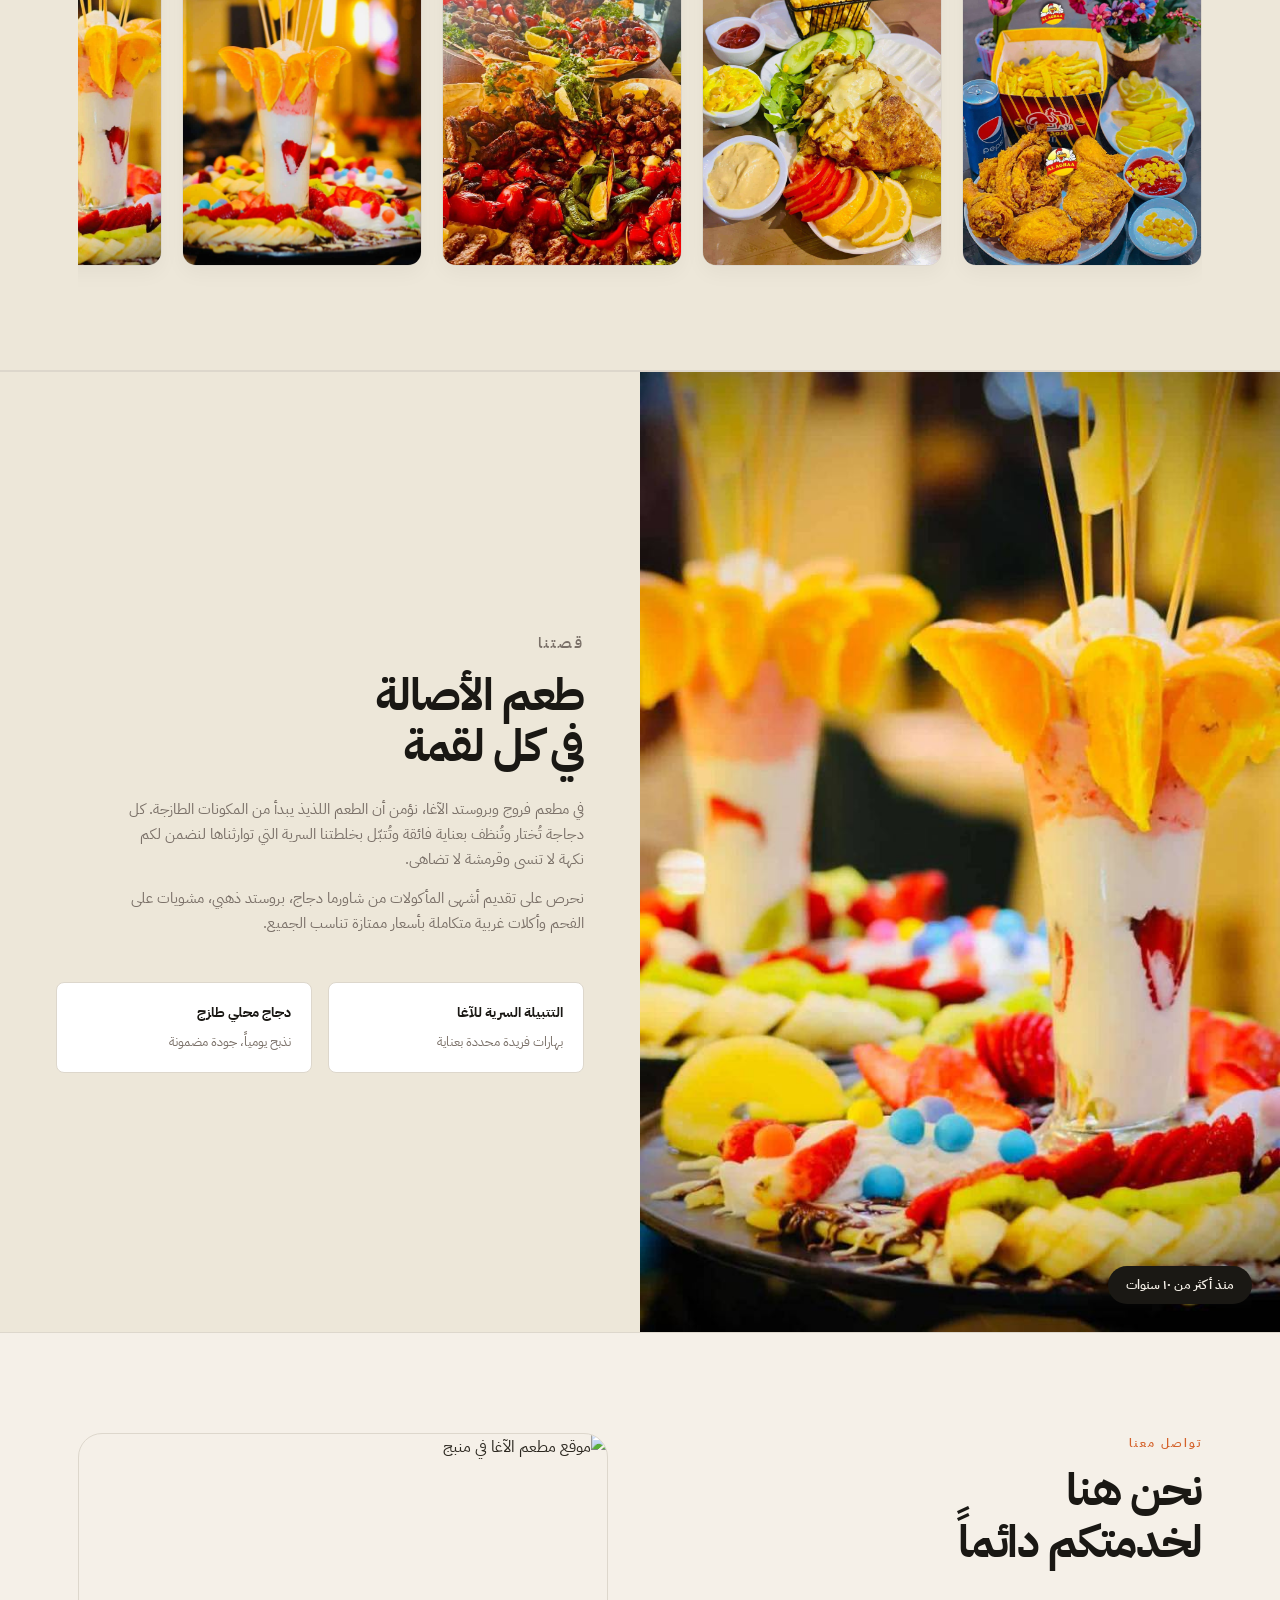
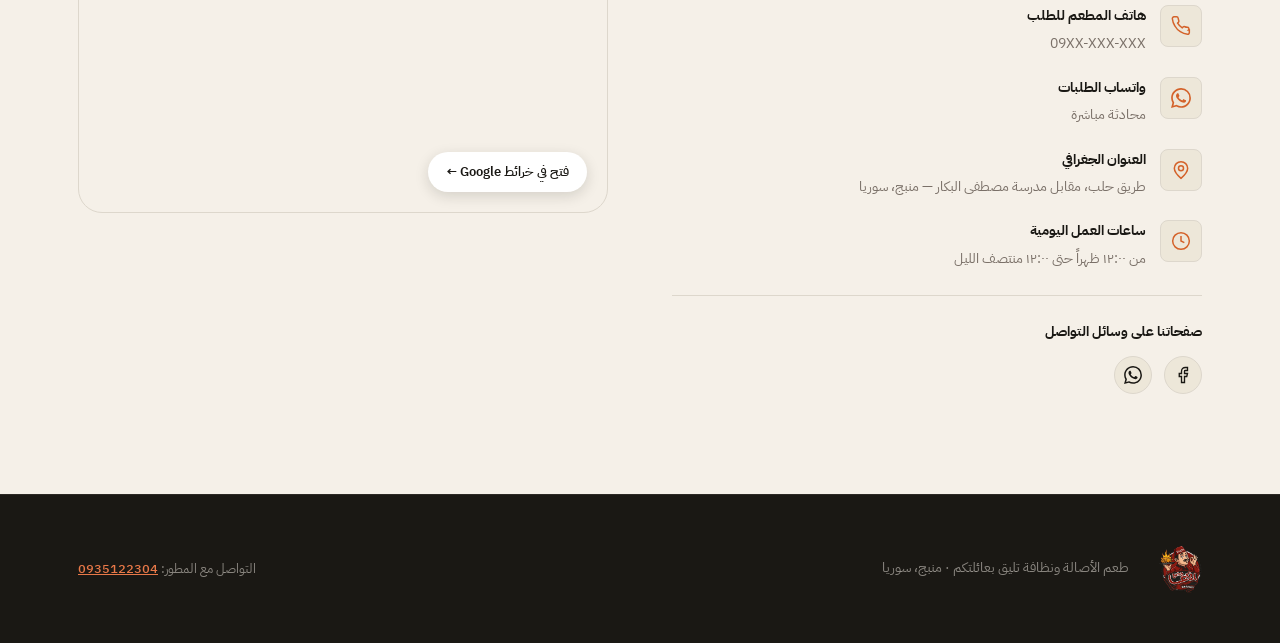
==== commit ee378a3a: "Optimize PageSpeed: resize logo.png and main images, preload fonts asynchronously, preconnect firest" ====
--- a/index.html
+++ b/index.html
@@ -7,7 +7,9 @@
   <title>الآغا · فروج وبروستد | منبج</title>
   <link rel="preconnect" href="https://fonts.googleapis.com">
   <link rel="preconnect" href="https://fonts.gstatic.com" crossorigin>
-  <link href="https://fonts.googleapis.com/css2?family=IBM+Plex+Sans+Arabic:wght@300;400;500;600;700&display=swap" rel="stylesheet">
+  <link rel="preconnect" href="https://firestore.googleapis.com">
+  <link rel="preload" href="https://fonts.googleapis.com/css2?family=IBM+Plex+Sans+Arabic:wght@300;400;500;600;700&display=swap" as="style" onload="this.onload=null;this.rel='stylesheet'">
+  <noscript><link href="https://fonts.googleapis.com/css2?family=IBM+Plex+Sans+Arabic:wght@300;400;500;600;700&display=swap" rel="stylesheet"></noscript>
   <link rel="stylesheet" href="style.css">
 </head>
 <body>
@@ -15,7 +17,7 @@
 <!-- STICKY NAVIGATION -->
 <nav id="nav">
   <a href="#" class="nav-brand">
-    <img src="logo.png" alt="شعار مطعم الآغا" class="logo-img" width="132" height="142">
+    <img src="logo.png" alt="شعار مطعم الآغا" class="logo-img" width="132" height="142" fetchpriority="high">
   </a>
   <div class="nav-links">
     <a href="#" class="nav-link active">الرئيسية</a>
@@ -48,7 +50,7 @@
 <section class="hero">
   <div class="hero-bg">
     <div class="hero-img-wrap">
-      <img src="image/restaurant_3.jpg" alt="شاورما مطعم الآغا" id="heroImg" width="1456" height="2048">
+      <img src="image/restaurant_3.jpg" alt="شاورما مطعم الآغا" id="heroImg" width="1456" height="2048" fetchpriority="high">
     </div>
     <div class="hero-overlay"></div>
   </div>
